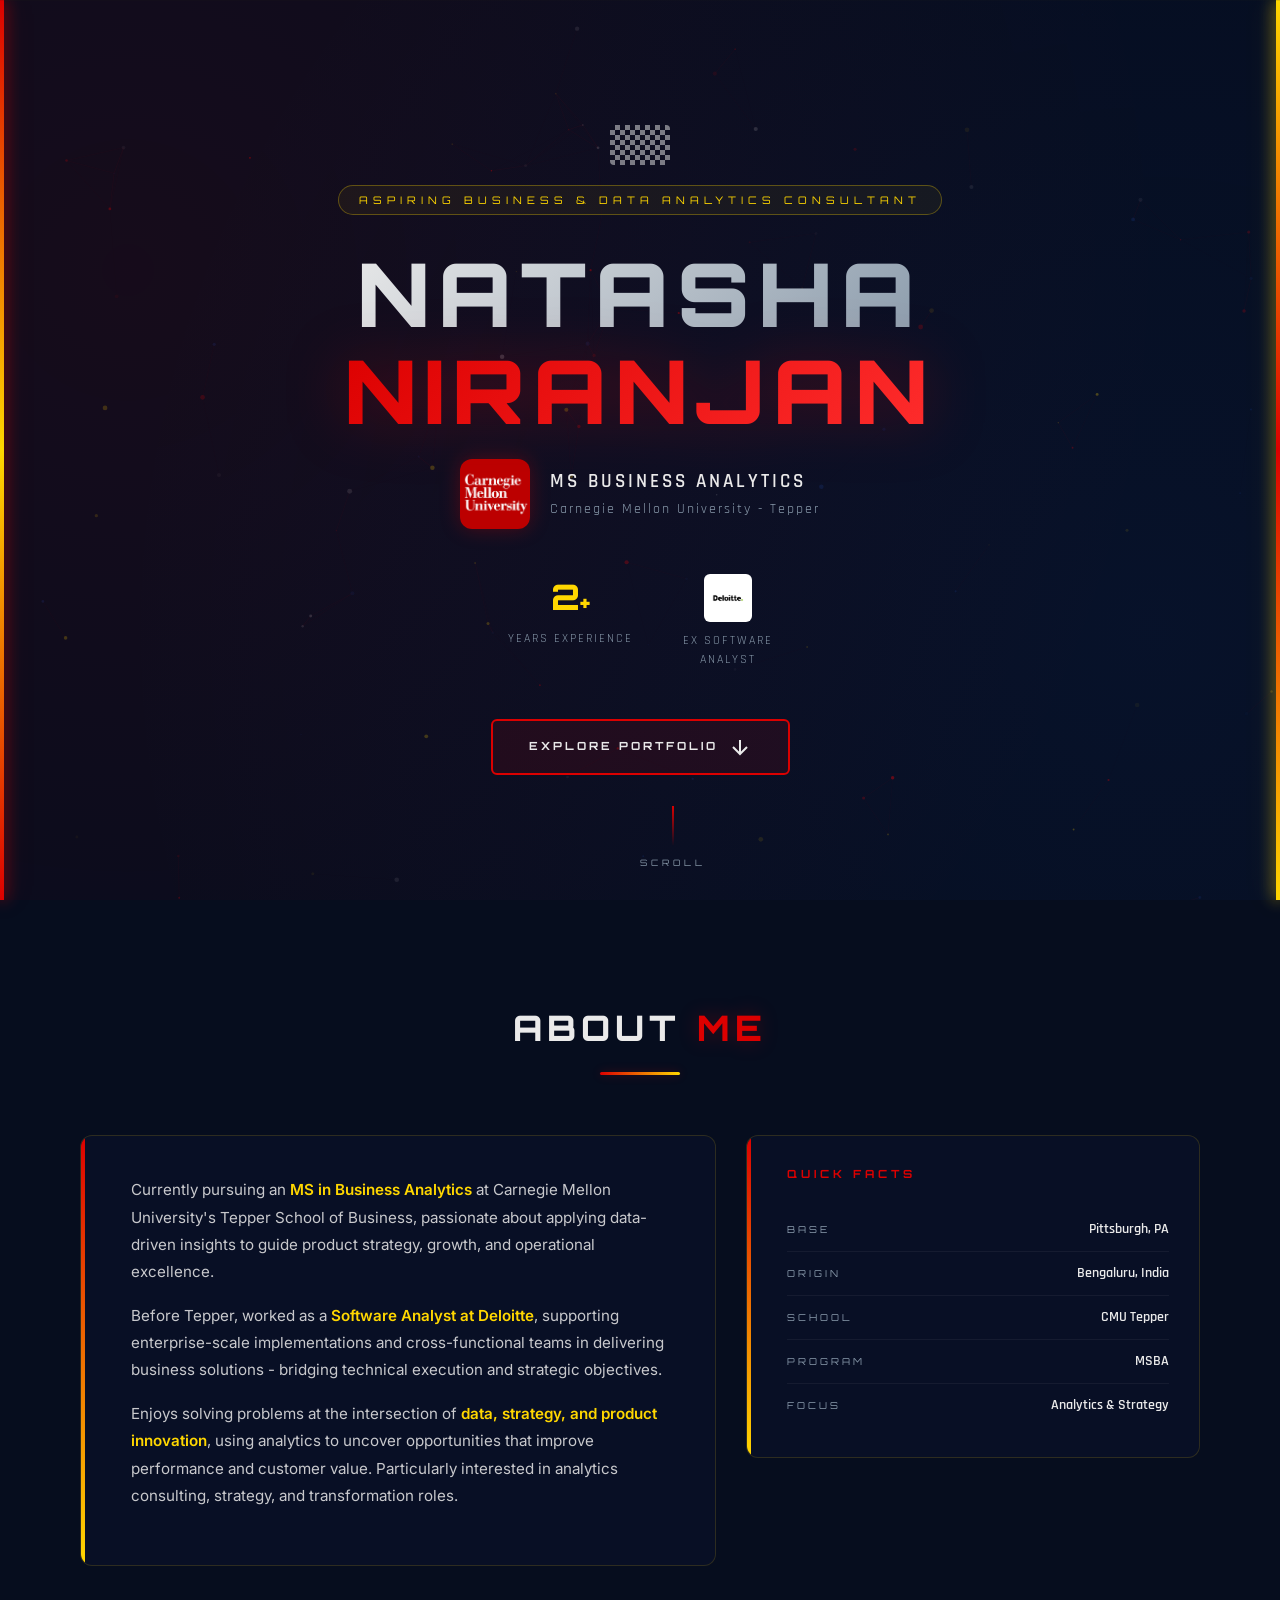
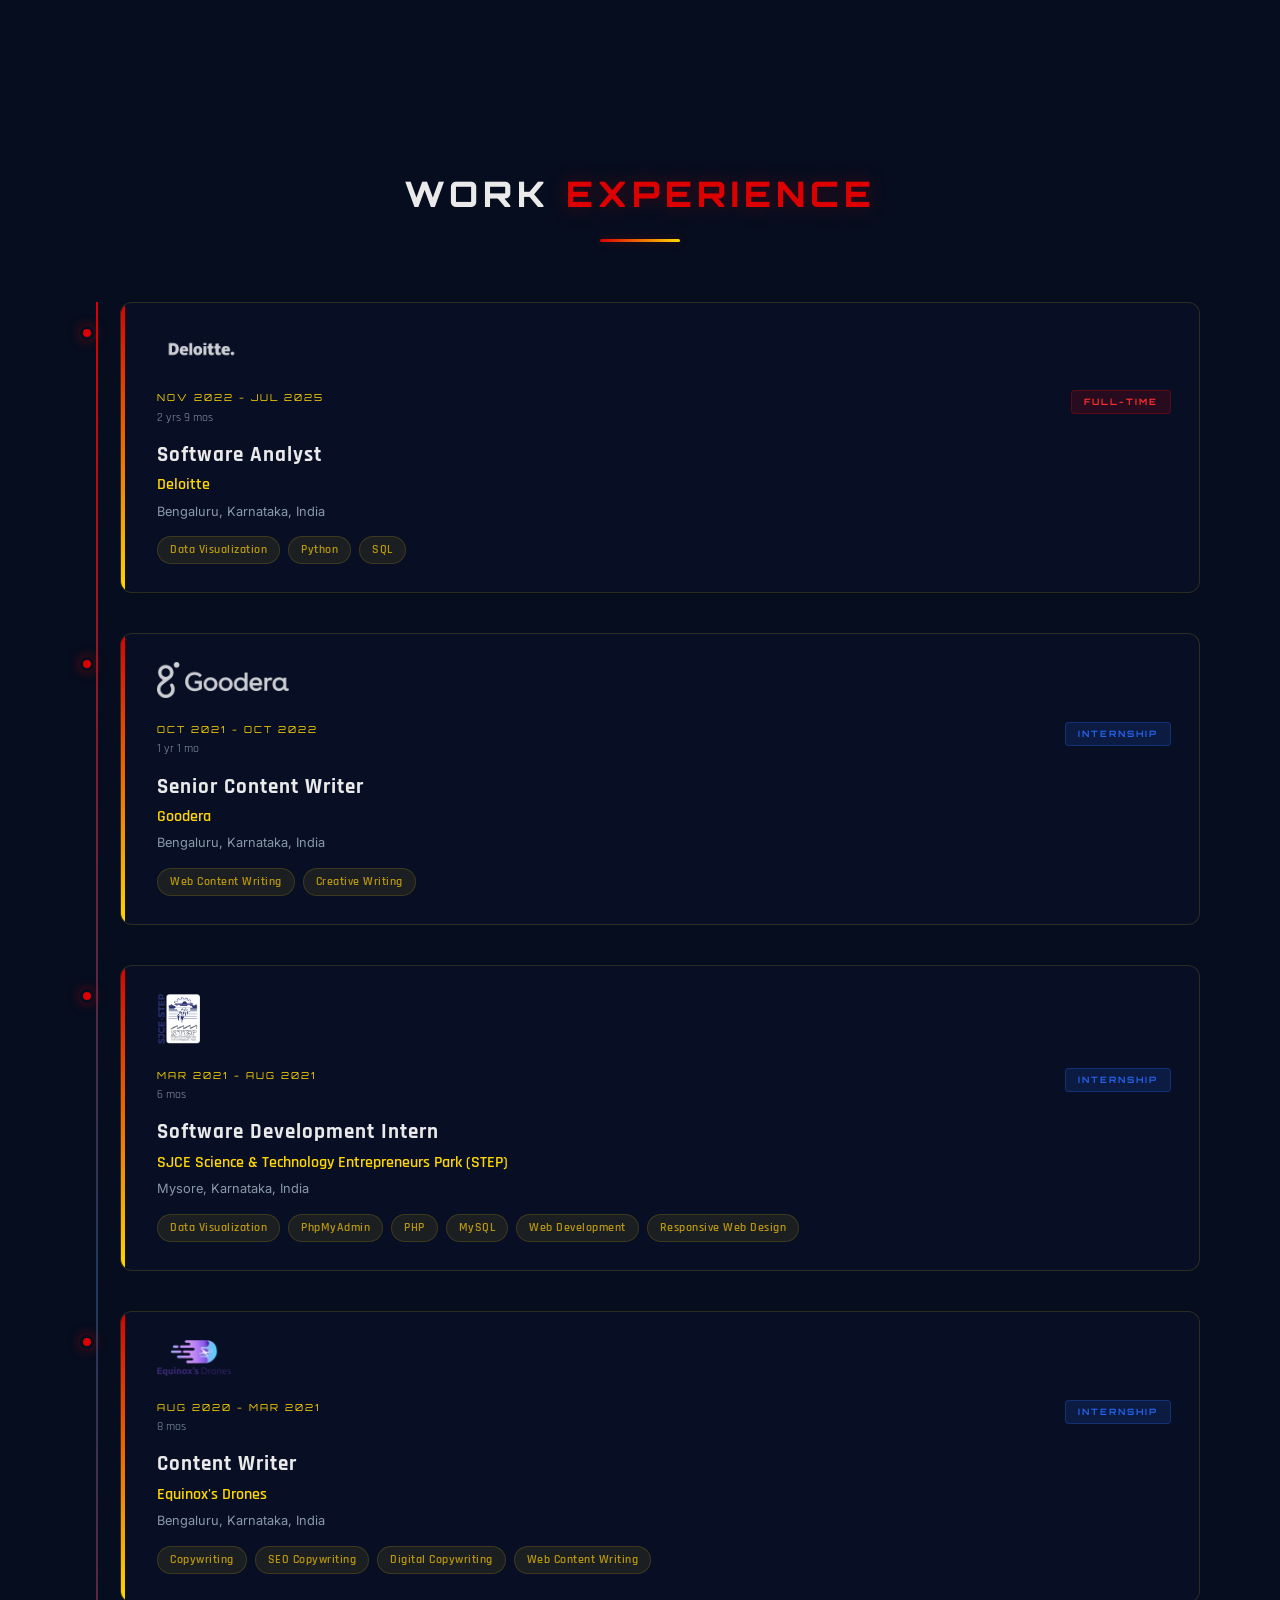
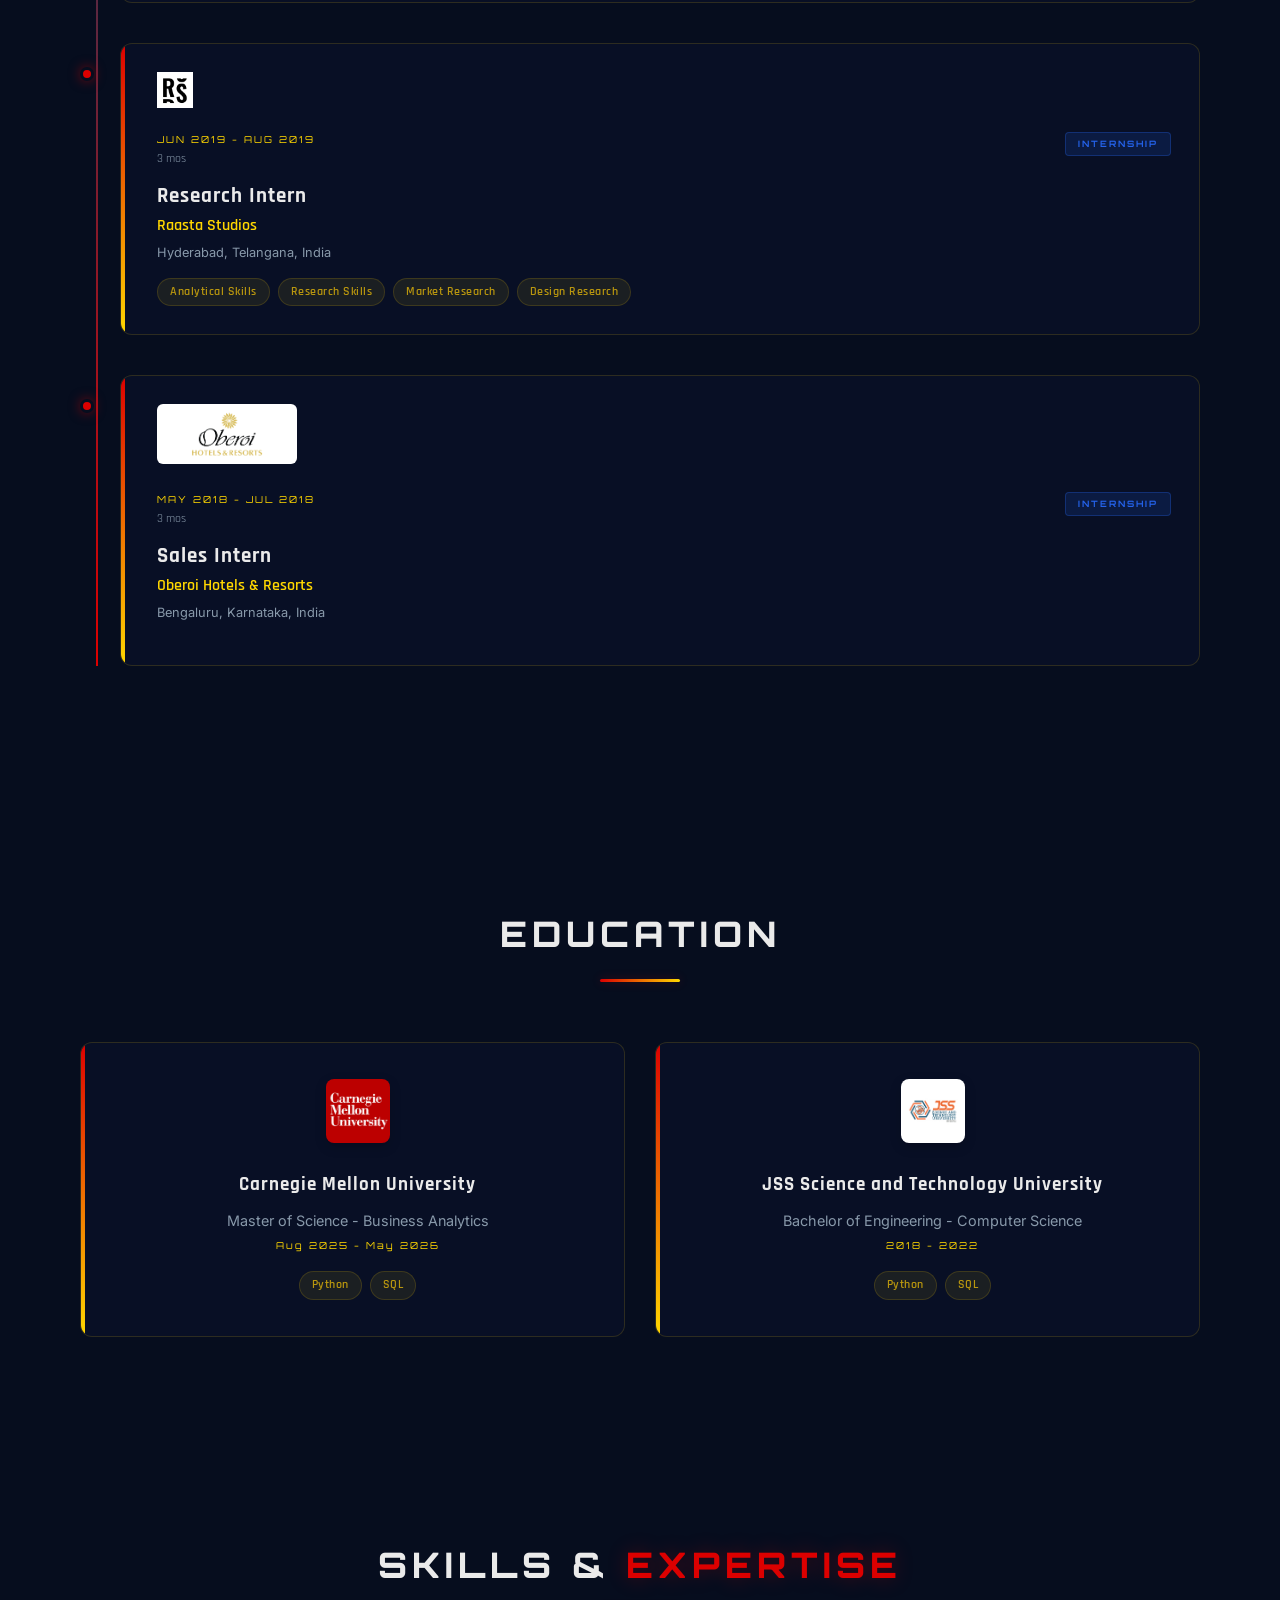
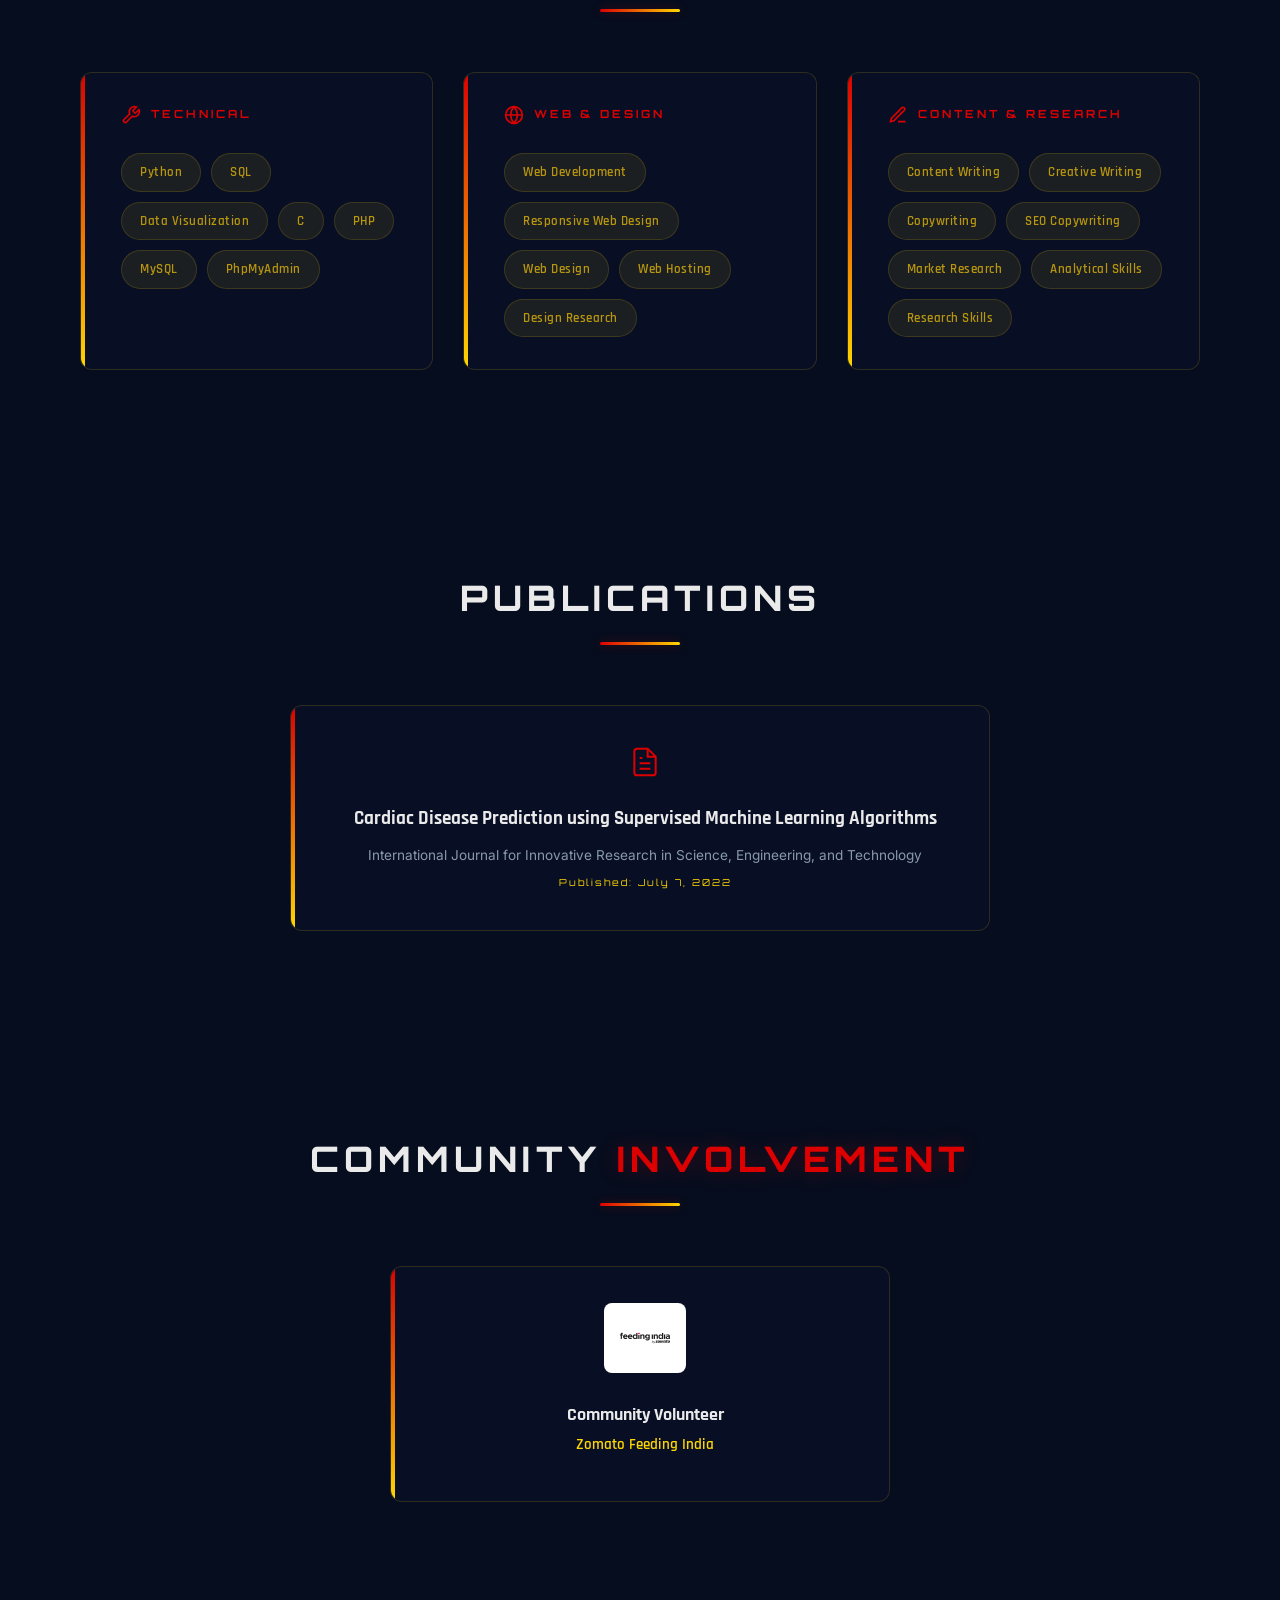
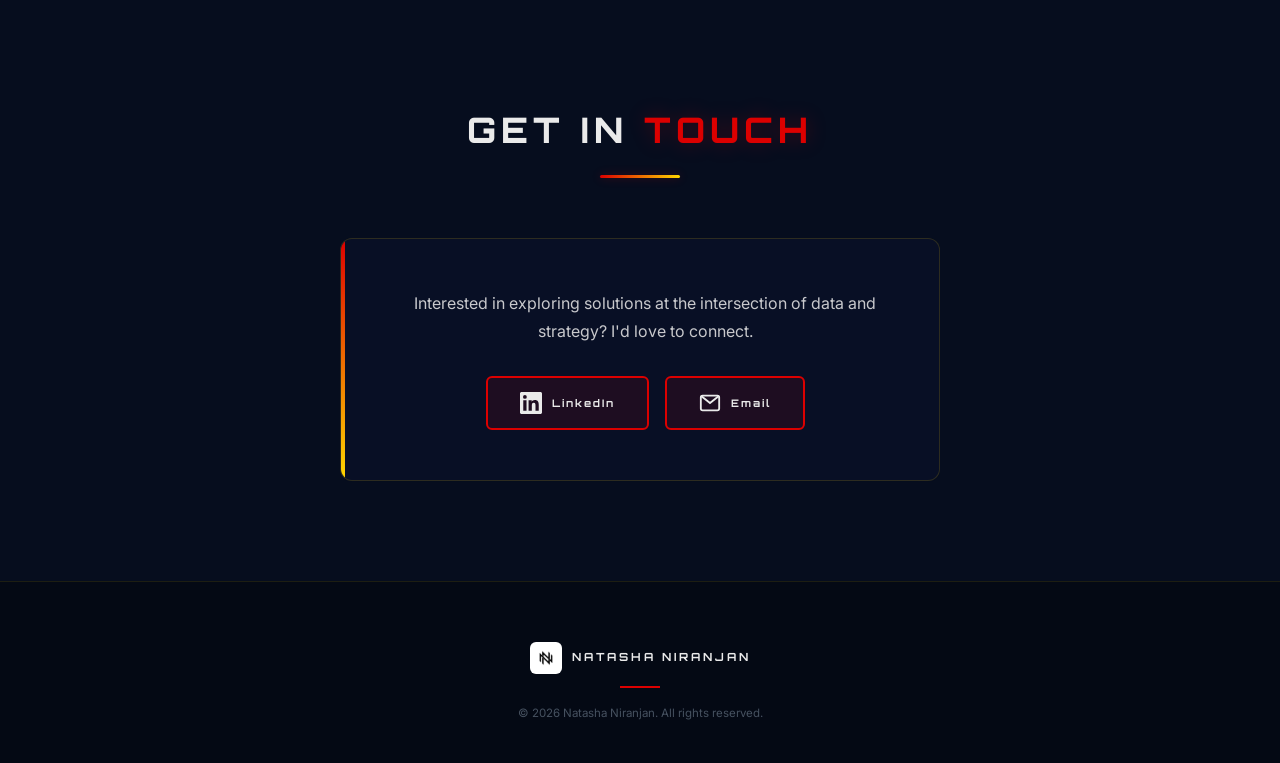
==== portfolio.html @ 2a7f74fe "Add files via upload" ====
<!DOCTYPE html>
<html lang="en">

<head>
    <meta charset="UTF-8">
    <meta name="viewport" content="width=device-width, initial-scale=1.0">
    <title>Natasha Niranjan | Portfolio</title>
    <meta name="description"
        content="Portfolio of Natasha Niranjan - MS Business Analytics at Carnegie Mellon (Tepper), former Deloitte Software Analyst. Data-driven strategy, analytics, and product growth.">
    <link rel="preconnect" href="https://fonts.googleapis.com">
    <link rel="preconnect" href="https://fonts.gstatic.com" crossorigin>
    <link
        href="https://fonts.googleapis.com/css2?family=Orbitron:wght@400;500;600;700;800;900&family=Rajdhani:wght@300;400;500;600;700&family=Inter:wght@300;400;500;600;700&display=swap"
        rel="stylesheet">
    <link rel="stylesheet" href="styles.css">
</head>

<body>
    <!-- Racing stripe overlays -->
    <div class="racing-stripe stripe-left"></div>
    <div class="racing-stripe stripe-right"></div>

    <!-- Particle canvas -->
    <canvas id="particleCanvas"></canvas>



    <!-- Navigation -->
    <nav id="navbar">
        <div class="nav-inner">
            <a href="#hero" class="nav-logo">
                <img src="nn-logo-n-logo_745848-215.jpg copy.jpg" alt="NN" class="nav-logo-img">
                <span class="logo-name">NATASHA NIRANJAN</span>
            </a>
            <ul class="nav-links">
                <li><a href="#about">About</a></li>
                <li><a href="#experience">Experience</a></li>
                <li><a href="#education">Education</a></li>
                <li><a href="#skills">Skills</a></li>
                <li><a href="#publications">Publications</a></li>
                <li><a href="#contact">Contact</a></li>
            </ul>
            <button class="nav-toggle" id="navToggle" aria-label="Toggle navigation">
                <span></span><span></span><span></span>
            </button>
        </div>
        <div class="telemetry-bar">

            <div class="telemetry-item">
                <span class="telemetry-label">STATUS</span>
                <span class="telemetry-value drs-active">OPEN TO WORK</span>
            </div>
            <div class="telemetry-item">
                <span class="telemetry-label">SCROLL</span>
                <span class="telemetry-value" id="scrollSpeed">0</span>
            </div>
            <div class="telemetry-item">
                <span class="telemetry-label">FOCUS</span>
                <span class="telemetry-value" id="currentLap">ANALYTICS</span>
            </div>
        </div>
    </nav>

    <!-- Mobile nav overlay -->
    <div class="mobile-nav-overlay" id="mobileNav">
        <ul class="mobile-nav-links">
            <li><a href="#about">About</a></li>
            <li><a href="#experience">Experience</a></li>
            <li><a href="#education">Education</a></li>
            <li><a href="#skills">Skills</a></li>
            <li><a href="#publications">Publications</a></li>
            <li><a href="#contact">Contact</a></li>
        </ul>
    </div>

    <!-- Hero Section -->
    <section id="hero">
        <div class="hero-content">
            <div class="hero-flag">
                <div class="checkered-flag"></div>
            </div>
            <div class="hero-team-badge">ASPIRING BUSINESS & DATA ANALYTICS CONSULTANT</div>
            <h1 class="hero-name">
                <span class="hero-first">NATASHA</span>
                <span class="hero-last">NIRANJAN</span>
            </h1>
            <div class="hero-title-wrapper">
                <img src="cmu-logo.png" alt="Carnegie Mellon University" class="hero-cmu-logo">
                <div class="hero-title-text">
                    <p class="hero-role">MS Business Analytics</p>
                    <p class="hero-school">Carnegie Mellon University - Tepper</p>
                </div>
            </div>
            <div class="hero-stats">
                <div class="stat-box">
                    <span class="stat-num" data-target="2">0</span><span class="stat-suffix">+</span>
                    <span class="stat-label">Years Experience</span>
                </div>
                <div class="stat-box stat-logo-box"
                    style="display: flex; flex-direction: column; align-items: center; justify-content: flex-end; padding-top: 5px;">
                    <img src="DeloitteNewLogo.png" alt="Deloitte" class="stat-logo no-invert"
                        style="height: 48px; width: 48px; object-fit: contain; margin-bottom: 5px; background: #ffffff; padding: 4px; border-radius: 6px;">
                    <span class="stat-label">Ex Software<br>Analyst</span>
                </div>
            </div>
            <a href="#about" class="hero-cta" id="heroCta">
                <span>EXPLORE PORTFOLIO</span>
                <svg width="24" height="24" viewBox="0 0 24 24" fill="none" stroke="currentColor" stroke-width="2">
                    <path d="M12 5v14M5 12l7 7 7-7" />
                </svg>
            </a>
        </div>
        <div class="hero-scroll-indicator">
            <div class="scroll-line"></div>
            <span>SCROLL</span>
        </div>
    </section>

    <!-- About Section -->
    <section id="about" class="section">
        <div class="section-header">
            <h2 class="section-title">ABOUT <span class="accent">ME</span></h2>
            <div class="section-line"></div>
        </div>
        <div class="about-grid">
            <div class="about-card glass-card">
                <div class="card-accent"></div>
                <p>Currently pursuing an <strong>MS in Business Analytics</strong> at Carnegie Mellon University's
                    Tepper School of Business, passionate about applying data-driven insights to guide product strategy,
                    growth, and operational excellence.</p>
                <p>Before Tepper, worked as a <strong>Software Analyst at Deloitte</strong>, supporting enterprise-scale
                    implementations and cross-functional teams in delivering business solutions - bridging technical
                    execution and strategic objectives.</p>
                <p>Enjoys solving problems at the intersection of <strong>data, strategy, and product
                        innovation</strong>, using analytics to uncover opportunities that improve performance and
                    customer value. Particularly interested in analytics consulting, strategy, and transformation roles.
                </p>
            </div>
            <div class="about-telemetry">
                <div class="telemetry-card glass-card">
                    <div class="card-accent"></div>
                    <h3>QUICK FACTS</h3>
                    <div class="data-row">
                        <span class="data-key">BASE</span>
                        <span class="data-val">Pittsburgh, PA</span>
                    </div>
                    <div class="data-row">
                        <span class="data-key">ORIGIN</span>
                        <span class="data-val">Bengaluru, India</span>
                    </div>
                    <div class="data-row">
                        <span class="data-key">SCHOOL</span>
                        <span class="data-val">CMU Tepper</span>
                    </div>
                    <div class="data-row">
                        <span class="data-key">PROGRAM</span>
                        <span class="data-val">MSBA</span>
                    </div>
                    <div class="data-row">
                        <span class="data-key">FOCUS</span>
                        <span class="data-val">Analytics & Strategy</span>
                    </div>

                </div>
            </div>
        </div>
    </section>

    <!-- Experience Section -->
    <section id="experience" class="section">
        <div class="section-header">
            <h2 class="section-title">WORK <span class="accent">EXPERIENCE</span></h2>
            <div class="section-line"></div>
        </div>
        <div class="timeline">
            <!-- Deloitte -->
            <div class="timeline-item" data-aos="fade-right">
                <div class="timeline-marker">
                    <div class="marker-dot"></div>
                    <div class="marker-line"></div>
                </div>
                <div class="timeline-card glass-card">
                    <div class="card-accent"></div>
                    <img src="DeloitteNewLogo.png" alt="Deloitte" class="timeline-logo">
                    <div class="timeline-header">
                        <div class="timeline-meta">
                            <span class="timeline-date">NOV 2022 - JUL 2025</span>
                            <span class="timeline-duration">2 yrs 9 mos</span>
                        </div>
                        <span class="timeline-type full-time">FULL-TIME</span>
                    </div>
                    <h3 class="timeline-role">Software Analyst</h3>
                    <h4 class="timeline-company">Deloitte</h4>
                    <p class="timeline-location">Bengaluru, Karnataka, India</p>
                    <div class="timeline-skills">
                        <span class="skill-chip">Data Visualization</span>
                        <span class="skill-chip">Python</span>
                        <span class="skill-chip">SQL</span>
                    </div>
                </div>
            </div>
            <!-- Goodera -->
            <div class="timeline-item" data-aos="fade-left">
                <div class="timeline-marker">
                    <div class="marker-dot"></div>
                    <div class="marker-line"></div>
                </div>
                <div class="timeline-card glass-card">
                    <div class="card-accent"></div>
                    <img src="goodera-logo-1024x280.png" alt="Goodera" class="timeline-logo">
                    <div class="timeline-header">
                        <div class="timeline-meta">
                            <span class="timeline-date">OCT 2021 - OCT 2022</span>
                            <span class="timeline-duration">1 yr 1 mo</span>
                        </div>
                        <span class="timeline-type internship">INTERNSHIP</span>
                    </div>
                    <h3 class="timeline-role">Senior Content Writer</h3>
                    <h4 class="timeline-company">Goodera</h4>
                    <p class="timeline-location">Bengaluru, Karnataka, India</p>
                    <div class="timeline-skills">
                        <span class="skill-chip">Web Content Writing</span>
                        <span class="skill-chip">Creative Writing</span>
                    </div>
                </div>
            </div>
            <!-- SJCE STEP -->
            <div class="timeline-item" data-aos="fade-right">
                <div class="timeline-marker">
                    <div class="marker-dot"></div>
                    <div class="marker-line"></div>
                </div>
                <div class="timeline-card glass-card">
                    <div class="card-accent"></div>
                    <img src="sjce-step-logo.png" alt="SJCE STEP" class="timeline-logo no-invert">
                    <div class="timeline-header">
                        <div class="timeline-meta">
                            <span class="timeline-date">MAR 2021 - AUG 2021</span>
                            <span class="timeline-duration">6 mos</span>
                        </div>
                        <span class="timeline-type internship">INTERNSHIP</span>
                    </div>
                    <h3 class="timeline-role">Software Development Intern</h3>
                    <h4 class="timeline-company">SJCE Science & Technology Entrepreneurs Park (STEP)</h4>
                    <p class="timeline-location">Mysore, Karnataka, India</p>
                    <div class="timeline-skills">
                        <span class="skill-chip">Data Visualization</span>
                        <span class="skill-chip">PhpMyAdmin</span>
                        <span class="skill-chip">PHP</span>
                        <span class="skill-chip">MySQL</span>
                        <span class="skill-chip">Web Development</span>
                        <span class="skill-chip">Responsive Web Design</span>
                    </div>
                </div>
            </div>
            <!-- Equinox Drones -->
            <div class="timeline-item" data-aos="fade-left">
                <div class="timeline-marker">
                    <div class="marker-dot"></div>
                    <div class="marker-line"></div>
                </div>
                <div class="timeline-card glass-card">
                    <div class="card-accent"></div>
                    <img src="eqd-logo_trasperncy.png" alt="Equinox's Drones" class="timeline-logo no-invert">
                    <div class="timeline-header">
                        <div class="timeline-meta">
                            <span class="timeline-date">AUG 2020 - MAR 2021</span>
                            <span class="timeline-duration">8 mos</span>
                        </div>
                        <span class="timeline-type internship">INTERNSHIP</span>
                    </div>
                    <h3 class="timeline-role">Content Writer</h3>
                    <h4 class="timeline-company">Equinox's Drones</h4>
                    <p class="timeline-location">Bengaluru, Karnataka, India</p>
                    <div class="timeline-skills">
                        <span class="skill-chip">Copywriting</span>
                        <span class="skill-chip">SEO Copywriting</span>
                        <span class="skill-chip">Digital Copywriting</span>
                        <span class="skill-chip">Web Content Writing</span>
                    </div>
                </div>
            </div>
            <!-- Raasta Studios -->
            <div class="timeline-item" data-aos="fade-right">
                <div class="timeline-marker">
                    <div class="marker-dot"></div>
                    <div class="marker-line"></div>
                </div>
                <div class="timeline-card glass-card">
                    <div class="card-accent"></div>
                    <img src="Raasta.png" alt="Raasta Studios" class="timeline-logo no-invert">
                    <div class="timeline-header">
                        <div class="timeline-meta">
                            <span class="timeline-date">JUN 2019 - AUG 2019</span>
                            <span class="timeline-duration">3 mos</span>
                        </div>
                        <span class="timeline-type internship">INTERNSHIP</span>
                    </div>
                    <h3 class="timeline-role">Research Intern</h3>
                    <h4 class="timeline-company">Raasta Studios</h4>
                    <p class="timeline-location">Hyderabad, Telangana, India</p>
                    <div class="timeline-skills">
                        <span class="skill-chip">Analytical Skills</span>
                        <span class="skill-chip">Research Skills</span>
                        <span class="skill-chip">Market Research</span>
                        <span class="skill-chip">Design Research</span>
                    </div>
                </div>
            </div>
            <!-- Oberoi -->
            <div class="timeline-item" data-aos="fade-left">
                <div class="timeline-marker">
                    <div class="marker-dot"></div>
                    <div class="marker-line"></div>
                </div>
                <div class="timeline-card glass-card">
                    <div class="card-accent"></div>
                    <img src="Oberoi.png" alt="Oberoi Hotels" class="timeline-logo no-invert">
                    <div class="timeline-header">
                        <div class="timeline-meta">
                            <span class="timeline-date">MAY 2018 - JUL 2018</span>
                            <span class="timeline-duration">3 mos</span>
                        </div>
                        <span class="timeline-type internship">INTERNSHIP</span>
                    </div>
                    <h3 class="timeline-role">Sales Intern</h3>
                    <h4 class="timeline-company">Oberoi Hotels & Resorts</h4>
                    <p class="timeline-location">Bengaluru, Karnataka, India</p>
                </div>
            </div>
        </div>
    </section>

    <!-- Education Section -->
    <section id="education" class="section">
        <div class="section-header">
            <h2 class="section-title">EDUCATION</h2>
            <div class="section-line"></div>
        </div>
        <div class="education-grid">
            <div class="edu-card glass-card" data-aos="zoom-in">
                <div class="card-accent"></div>
                <img src="cmu-logo.png" alt="CMU" class="edu-logo">
                <h3 class="edu-school">Carnegie Mellon University</h3>
                <p class="edu-degree">Master of Science - Business Analytics</p>
                <p class="edu-date">Aug 2025 - May 2026</p>
                <div class="edu-skills">
                    <span class="skill-chip">Python</span>
                    <span class="skill-chip">SQL</span>
                </div>
            </div>
            <div class="edu-card glass-card" data-aos="zoom-in">
                <div class="card-accent"></div>
                <img src="jssstulogo-5efb17fd00198eb9afb13278fed5e1f5.png" alt="JSS" class="edu-logo logo-contain">
                <h3 class="edu-school">JSS Science and Technology University</h3>
                <p class="edu-degree">Bachelor of Engineering - Computer Science</p>
                <p class="edu-date">2018 - 2022</p>
                <div class="edu-skills">
                    <span class="skill-chip">Python</span>
                    <span class="skill-chip">SQL</span>
                </div>
            </div>
        </div>
    </section>

    <!-- Skills Section -->
    <section id="skills" class="section">
        <div class="section-header">
            <h2 class="section-title">SKILLS & <span class="accent">EXPERTISE</span></h2>
            <div class="section-line"></div>
        </div>
        <div class="skills-grid">
            <div class="skill-category glass-card" data-aos="fade-up">
                <div class="card-accent"></div>
                <h3 class="skill-cat-title">
                    <svg width="20" height="20" viewBox="0 0 24 24" fill="none" stroke="currentColor" stroke-width="2">
                        <path
                            d="M14.7 6.3a1 1 0 0 0 0 1.4l1.6 1.6a1 1 0 0 0 1.4 0l3.77-3.77a6 6 0 0 1-7.94 7.94l-6.91 6.91a2.12 2.12 0 0 1-3-3l6.91-6.91a6 6 0 0 1 7.94-7.94l-3.76 3.76z" />
                    </svg>
                    Technical
                </h3>
                <div class="skill-chips-list">
                    <span class="skill-chip">Python</span>
                    <span class="skill-chip">SQL</span>
                    <span class="skill-chip">Data Visualization</span>
                    <span class="skill-chip">C</span>
                    <span class="skill-chip">PHP</span>
                    <span class="skill-chip">MySQL</span>
                    <span class="skill-chip">PhpMyAdmin</span>
                </div>
            </div>
            <div class="skill-category glass-card" data-aos="fade-up" data-aos-delay="100">
                <div class="card-accent"></div>
                <h3 class="skill-cat-title">
                    <svg width="20" height="20" viewBox="0 0 24 24" fill="none" stroke="currentColor" stroke-width="2">
                        <circle cx="12" cy="12" r="10" />
                        <path
                            d="M2 12h20M12 2a15.3 15.3 0 0 1 4 10 15.3 15.3 0 0 1-4 10 15.3 15.3 0 0 1-4-10 15.3 15.3 0 0 1 4-10z" />
                    </svg>
                    Web & Design
                </h3>
                <div class="skill-chips-list">
                    <span class="skill-chip">Web Development</span>
                    <span class="skill-chip">Responsive Web Design</span>
                    <span class="skill-chip">Web Design</span>
                    <span class="skill-chip">Web Hosting</span>
                    <span class="skill-chip">Design Research</span>
                </div>
            </div>
            <div class="skill-category glass-card" data-aos="fade-up" data-aos-delay="200">
                <div class="card-accent"></div>
                <h3 class="skill-cat-title">
                    <svg width="20" height="20" viewBox="0 0 24 24" fill="none" stroke="currentColor" stroke-width="2">
                        <path d="M12 20h9M16.5 3.5a2.121 2.121 0 0 1 3 3L7 19l-4 1 1-4L16.5 3.5z" />
                    </svg>
                    Content & Research
                </h3>
                <div class="skill-chips-list">
                    <span class="skill-chip">Content Writing</span>
                    <span class="skill-chip">Creative Writing</span>
                    <span class="skill-chip">Copywriting</span>
                    <span class="skill-chip">SEO Copywriting</span>
                    <span class="skill-chip">Market Research</span>
                    <span class="skill-chip">Analytical Skills</span>
                    <span class="skill-chip">Research Skills</span>
                </div>
            </div>
        </div>
    </section>

    <!-- Publications Section -->
    <section id="publications" class="section">
        <div class="section-header">
            <h2 class="section-title">PUBLICATIONS</h2>
            <div class="section-line"></div>
        </div>
        <div class="pub-grid">
            <div class="pub-card glass-card" data-aos="flip-up">
                <div class="card-accent"></div>
                <div class="pub-icon">
                    <svg width="32" height="32" viewBox="0 0 24 24" fill="none" stroke="currentColor"
                        stroke-width="1.5">
                        <path d="M14 2H6a2 2 0 0 0-2 2v16a2 2 0 0 0 2 2h12a2 2 0 0 0 2-2V8z" />
                        <polyline points="14 2 14 8 20 8" />
                        <line x1="16" y1="13" x2="8" y2="13" />
                        <line x1="16" y1="17" x2="8" y2="17" />
                        <polyline points="10 9 9 9 8 9" />
                    </svg>
                </div>
                <h3 class="pub-title">Cardiac Disease Prediction using Supervised Machine Learning Algorithms</h3>
                <p class="pub-journal">International Journal for Innovative Research in Science, Engineering, and
                    Technology</p>
                <p class="pub-date">Published: July 7, 2022</p>
            </div>
        </div>
    </section>

    <!-- Volunteering Section -->
    <section id="volunteering" class="section" data-sector="S5b">
        <div class="section-header">
            <h2 class="section-title">COMMUNITY <span class="accent">INVOLVEMENT</span></h2>
            <div class="section-line"></div>
        </div>
        <div class="volunteer-card glass-card" data-aos="fade-up">
            <div class="card-accent"></div>
            <img src="Zomato_FI_new.png" alt="Zomato Feeding India" class="volunteer-logo no-invert">
            <h3>Community Volunteer</h3>
            <h4>Zomato Feeding India</h4>

        </div>
    </section>

    <!-- Contact Section -->
    <section id="contact" class="section">
        <div class="section-header">
            <h2 class="section-title">GET IN <span class="accent">TOUCH</span></h2>
            <div class="section-line"></div>
        </div>
        <div class="contact-content">
            <div class="contact-card glass-card" data-aos="zoom-in">
                <div class="card-accent"></div>
                <p class="contact-intro">Interested in exploring solutions at the intersection of data and strategy? I'd
                    love to connect.
                </p>
                <div class="contact-links">
                    <a href="https://www.linkedin.com/in/natasha-niranjan" target="_blank" rel="noopener"
                        class="contact-btn">
                        <svg width="22" height="22" viewBox="0 0 24 24" fill="currentColor">
                            <path
                                d="M20.447 20.452h-3.554v-5.569c0-1.328-.027-3.037-1.852-3.037-1.853 0-2.136 1.445-2.136 2.939v5.667H9.351V9h3.414v1.561h.046c.477-.9 1.637-1.85 3.37-1.85 3.601 0 4.267 2.37 4.267 5.455v6.286zM5.337 7.433a2.062 2.062 0 01-2.063-2.065 2.064 2.064 0 112.063 2.065zm1.782 13.019H3.555V9h3.564v11.452zM22.225 0H1.771C.792 0 0 .774 0 1.729v20.542C0 23.227.792 24 1.771 24h20.451C23.2 24 24 23.227 24 22.271V1.729C24 .774 23.2 0 22.222 0h.003z" />
                        </svg>
                        <span>LinkedIn</span>
                    </a>
                    <a href="mailto:natasha.niranjan33@gmail.com" class="contact-btn">
                        <svg width="22" height="22" viewBox="0 0 24 24" fill="none" stroke="currentColor"
                            stroke-width="2">
                            <rect x="2" y="4" width="20" height="16" rx="2" />
                            <path d="M22 4l-10 8L2 4" />
                        </svg>
                        <span>Email</span>
                    </a>
                </div>
            </div>
        </div>
    </section>

    <!-- Footer -->
    <footer>
        <div class="footer-inner">
            <div class="footer-logo">
                <img src="nn-logo-n-logo_745848-215.jpg copy.jpg" alt="NN" class="footer-logo-img">
                <span class="logo-name">NATASHA NIRANJAN</span>
            </div>

            <div class="footer-line"></div>
            <p class="footer-copy">&copy; 2026 Natasha Niranjan. All rights reserved.</p>
        </div>
    </footer>

    <script src="script.js"></script>
</body>

</html>
---- styles.css ----
/* ============================================
   F1 RED BULL RACING THEMED PORTFOLIO
   Color Palette: 
     --rb-navy: #0a1128 (deep night blue)
     --rb-blue: #1e3a5f (Red Bull blue)
     --rb-red:  #dc0000 (racing red)
     --rb-yellow: #ffd700 (Oracle/Sun yellow)
     --rb-white: #f0f0f0
   ============================================ */

:root {
    --rb-navy: #060d1e;
    --rb-dark: #0a1128;
    --rb-blue: #1e3a5f;
    --rb-blue-bright: #2563eb;
    --rb-red: #dc0000;
    --rb-red-glow: #ff2d2d;
    --rb-yellow: #ffd700;
    --rb-yellow-dim: #b8960f;
    --rb-white: #eaeaea;
    --rb-gray: #8899aa;
    --rb-glass: rgba(10, 17, 40, 0.75);
    --rb-glass-border: rgba(255, 215, 0, 0.15);
    --font-display: 'Orbitron', sans-serif;
    --font-heading: 'Rajdhani', sans-serif;
    --font-body: 'Inter', sans-serif;
    --transition-fast: 0.2s ease;
    --transition-med: 0.4s cubic-bezier(0.25, 0.46, 0.45, 0.94);
    --transition-slow: 0.8s cubic-bezier(0.25, 0.46, 0.45, 0.94);
}

/* Reset */
*,
*::before,
*::after {
    margin: 0;
    padding: 0;
    box-sizing: border-box;
}

html {
    scroll-behavior: smooth;
    scrollbar-width: thin;
    scrollbar-color: var(--rb-red) var(--rb-navy);
}

html::-webkit-scrollbar {
    width: 6px;
}

html::-webkit-scrollbar-track {
    background: var(--rb-navy);
}

html::-webkit-scrollbar-thumb {
    background: var(--rb-red);
    border-radius: 3px;
}

body {
    font-family: var(--font-body);
    background-color: var(--rb-navy);
    color: var(--rb-white);
    overflow-x: hidden;
    line-height: 1.6;
}

a {
    text-decoration: none;
    color: inherit;
}

/* ============================================
   RACING STRIPES
   ============================================ */
.racing-stripe {
    position: fixed;
    top: 0;
    bottom: 0;
    width: 4px;
    z-index: 9999;
    pointer-events: none;
}

.stripe-left {
    left: 0;
    background: linear-gradient(180deg, var(--rb-red), var(--rb-yellow), var(--rb-red));
    box-shadow: 0 0 15px var(--rb-red), 0 0 30px rgba(220, 0, 0, 0.3);
}

.stripe-right {
    right: 0;
    background: linear-gradient(180deg, var(--rb-yellow), var(--rb-red), var(--rb-yellow));
    box-shadow: 0 0 15px var(--rb-yellow), 0 0 30px rgba(255, 215, 0, 0.3);
}

/* ============================================
   PARTICLE CANVAS
   ============================================ */
#particleCanvas {
    position: fixed;
    top: 0;
    left: 0;
    width: 100%;
    height: 100%;
    z-index: 0;
    pointer-events: none;
}

/* ============================================
   LOADER
   ============================================ */
#loader {
    position: fixed;
    top: 0;
    left: 0;
    width: 100%;
    height: 100%;
    background: var(--rb-navy);
    z-index: 100000;
    display: flex;
    align-items: center;
    justify-content: center;
    transition: opacity 0.6s ease, visibility 0.6s ease;
}

#loader.hidden {
    opacity: 0;
    visibility: hidden;
}

.loader-content {
    text-align: center;
}

.rpm-gauge {
    position: relative;
    width: 120px;
    height: 120px;
    margin: 0 auto 30px;
}

.gauge-svg {
    width: 120px;
    height: 120px;
    transform: rotate(-90deg);
}

.gauge-bg {
    fill: none;
    stroke: rgba(255, 255, 255, 0.08);
    stroke-width: 8;
}

.gauge-fill {
    fill: none;
    stroke: var(--rb-red);
    stroke-width: 8;
    stroke-linecap: round;
    stroke-dasharray: 565;
    stroke-dashoffset: 565;
    animation: gaugeLoad 1.8s ease-in-out forwards;
    filter: drop-shadow(0 0 8px var(--rb-red));
}

@keyframes gaugeLoad {
    to {
        stroke-dashoffset: 0;
    }
}

.rpm-text {
    position: absolute;
    top: 50%;
    left: 50%;
    transform: translate(-50%, -50%);
    font-family: var(--font-display);
    font-size: 0.65rem;
    letter-spacing: 3px;
    color: var(--rb-yellow);
}

.loader-name {
    font-family: var(--font-display);
    font-size: 1.3rem;
    letter-spacing: 6px;
    color: var(--rb-white);
    margin-bottom: 8px;
}

.loader-tagline {
    font-family: var(--font-heading);
    font-size: 0.85rem;
    letter-spacing: 4px;
    color: var(--rb-gray);
    text-transform: uppercase;
}

/* ============================================
   NAVIGATION
   ============================================ */
#navbar {
    position: fixed;
    top: 0;
    left: 0;
    right: 0;
    z-index: 10000;
    background: rgba(6, 13, 30, 0.85);
    backdrop-filter: blur(20px);
    -webkit-backdrop-filter: blur(20px);
    border-bottom: 1px solid rgba(255, 215, 0, 0.1);
    transform: translateY(-100%);
    transition: transform 0.5s cubic-bezier(0.25, 0.46, 0.45, 0.94);
}

#navbar.visible {
    transform: translateY(0);
}

.nav-inner {
    max-width: 1300px;
    margin: 0 auto;
    display: flex;
    align-items: center;
    justify-content: space-between;
    padding: 0 30px;
    height: 60px;
}

.nav-logo {
    display: flex;
    align-items: center;
    gap: 10px;
    font-family: var(--font-display);
}

.nav-logo-img,
.footer-logo-img {
    width: 32px;
    height: 32px;
    border-radius: 6px;
    object-fit: cover;
}

.logo-name {
    font-weight: 700;
    font-size: 0.8rem;
    letter-spacing: 3px;
    color: var(--rb-white);
}

.nav-links {
    display: flex;
    list-style: none;
    gap: 6px;
}

.nav-links a {
    font-family: var(--font-heading);
    font-weight: 600;
    font-size: 0.85rem;
    letter-spacing: 1.5px;
    text-transform: uppercase;
    padding: 8px 14px;
    border-radius: 4px;
    position: relative;
    transition: all var(--transition-fast);
    color: var(--rb-gray);
}



.nav-links a:hover {
    color: var(--rb-white);
    background: rgba(220, 0, 0, 0.1);
}



.nav-links a.active {
    color: var(--rb-white);
    background: rgba(220, 0, 0, 0.2);
    border-bottom: 2px solid var(--rb-red);
}

/* Nav Toggle (mobile) */
.nav-toggle {
    display: none;
    flex-direction: column;
    gap: 5px;
    background: none;
    border: none;
    cursor: pointer;
    padding: 5px;
}

.nav-toggle span {
    display: block;
    width: 24px;
    height: 2px;
    background: var(--rb-white);
    border-radius: 2px;
    transition: all var(--transition-fast);
}

.nav-toggle.active span:nth-child(1) {
    transform: rotate(45deg) translate(5px, 5px);
}

.nav-toggle.active span:nth-child(2) {
    opacity: 0;
}

.nav-toggle.active span:nth-child(3) {
    transform: rotate(-45deg) translate(5px, -5px);
}

/* Telemetry Bar */
.telemetry-bar {
    display: flex;
    justify-content: center;
    gap: 40px;
    padding: 4px 30px;
    background: rgba(0, 0, 0, 0.3);
    border-top: 1px solid rgba(255, 255, 255, 0.05);
}

.telemetry-item {
    display: flex;
    align-items: center;
    gap: 8px;
}

.telemetry-label {
    font-family: var(--font-display);
    font-size: 0.55rem;
    letter-spacing: 2px;
    color: var(--rb-gray);
}

.telemetry-value {
    font-family: var(--font-display);
    font-size: 0.65rem;
    letter-spacing: 1px;
    color: var(--rb-yellow);
    font-weight: 700;
}

.drs-active {
    color: #00ff88;
    animation: drs-blink 1.5s infinite;
}

@keyframes drs-blink {

    0%,
    100% {
        opacity: 1;
    }

    50% {
        opacity: 0.4;
    }
}

/* Mobile Nav Overlay */
.mobile-nav-overlay {
    position: fixed;
    top: 0;
    left: 0;
    width: 100%;
    height: 100%;
    background: rgba(6, 13, 30, 0.97);
    z-index: 9999;
    display: flex;
    align-items: center;
    justify-content: center;
    opacity: 0;
    visibility: hidden;
    transition: all 0.4s ease;
}

.mobile-nav-overlay.open {
    opacity: 1;
    visibility: visible;
}

.mobile-nav-links {
    list-style: none;
    text-align: center;
}

.mobile-nav-links li {
    margin: 20px 0;
}

.mobile-nav-links a {
    font-family: var(--font-display);
    font-size: 1.4rem;
    letter-spacing: 4px;
    text-transform: uppercase;
    color: var(--rb-white);
    transition: color var(--transition-fast);
    position: relative;
}

.mobile-nav-links a::after {
    content: '';
    position: absolute;
    bottom: -4px;
    left: 0;
    width: 0;
    height: 2px;
    background: var(--rb-red);
    transition: width var(--transition-med);
}

.mobile-nav-links a:hover {
    color: var(--rb-yellow);
}

.mobile-nav-links a:hover::after {
    width: 100%;
}

/* ============================================
   HERO SECTION
   ============================================ */
#hero {
    min-height: 100vh;
    display: flex;
    align-items: center;
    justify-content: center;
    position: relative;
    padding: 60px 40px;
    z-index: 1;
    overflow: hidden;
}

#hero::before {
    content: '';
    position: absolute;
    top: -50%;
    left: -50%;
    width: 200%;
    height: 200%;
    background: radial-gradient(circle at 30% 40%, rgba(220, 0, 0, 0.08) 0%, transparent 50%),
        radial-gradient(circle at 70% 60%, rgba(37, 99, 235, 0.06) 0%, transparent 50%);
    animation: heroGlow 8s ease-in-out infinite alternate;
    z-index: -1;
}

@keyframes heroGlow {
    from {
        transform: translate(0%, 0%) rotate(0deg);
    }

    to {
        transform: translate(2%, 1%) rotate(2deg);
    }
}

.hero-content {
    text-align: center;
    max-width: 900px;
    animation: heroFadeIn 1s ease-out 0.4s both;
}

@keyframes heroFadeIn {
    from {
        opacity: 0;
        transform: translateY(40px);
    }

    to {
        opacity: 1;
        transform: translateY(0);
    }
}

.hero-flag {
    margin-bottom: 20px;
}

.checkered-flag {
    width: 60px;
    height: 40px;
    margin: 0 auto;
    background-image:
        linear-gradient(45deg, var(--rb-white) 25%, transparent 25%),
        linear-gradient(-45deg, var(--rb-white) 25%, transparent 25%),
        linear-gradient(45deg, transparent 75%, var(--rb-white) 75%),
        linear-gradient(-45deg, transparent 75%, var(--rb-white) 75%);
    background-size: 10px 10px;
    background-position: 0 0, 0 5px, 5px -5px, -5px 0px;
    border-radius: 4px;
    opacity: 0.5;
    animation: flagWave 2s ease-in-out infinite alternate;
}

@keyframes flagWave {
    from {
        transform: perspective(200px) rotateY(-5deg);
    }

    to {
        transform: perspective(200px) rotateY(5deg);
    }
}

.hero-team-badge {
    display: inline-block;
    font-family: var(--font-display);
    font-size: 0.65rem;
    letter-spacing: 5px;
    color: var(--rb-yellow);
    padding: 6px 20px;
    border: 1px solid rgba(255, 215, 0, 0.3);
    border-radius: 30px;
    margin-bottom: 30px;
    text-transform: uppercase;
    background: rgba(255, 215, 0, 0.05);
}

.hero-name {
    margin-bottom: 20px;
}

.hero-first {
    display: block;
    font-family: var(--font-display);
    font-size: clamp(2.5rem, 7vw, 5.5rem);
    font-weight: 900;
    letter-spacing: 8px;
    line-height: 1.1;
    background: linear-gradient(135deg, var(--rb-white) 0%, var(--rb-gray) 100%);
    -webkit-background-clip: text;
    -webkit-text-fill-color: transparent;
    background-clip: text;
}

.hero-last {
    display: block;
    font-family: var(--font-display);
    font-size: clamp(2.5rem, 7vw, 5.5rem);
    font-weight: 900;
    letter-spacing: 8px;
    line-height: 1.1;
    background: linear-gradient(135deg, var(--rb-red) 0%, var(--rb-red-glow) 100%);
    -webkit-background-clip: text;
    -webkit-text-fill-color: transparent;
    background-clip: text;
    filter: drop-shadow(0 0 30px rgba(220, 0, 0, 0.3));
}

.hero-title-wrapper {
    display: flex;
    align-items: center;
    justify-content: center;
    gap: 20px;
    margin-bottom: 40px;
}

.hero-cmu-logo {
    width: 70px;
    height: 70px;
    border-radius: 12px;
    object-fit: cover;
    box-shadow: 0 0 20px rgba(220, 0, 0, 0.3);
}

.hero-number {
    font-family: var(--font-display);
    font-size: 3rem;
    font-weight: 900;
    color: var(--rb-yellow);
    opacity: 0.2;
    line-height: 1;
}

.hero-title-text {
    text-align: left;
}

.hero-role {
    font-family: var(--font-heading);
    font-size: 1.2rem;
    font-weight: 600;
    letter-spacing: 3px;
    text-transform: uppercase;
    color: var(--rb-white);
}

.hero-school {
    font-family: var(--font-heading);
    font-size: 0.9rem;
    color: var(--rb-gray);
    letter-spacing: 2px;
}

/* Hero Stats */
.hero-stats {
    display: flex;
    justify-content: center;
    gap: 50px;
    margin-bottom: 50px;
}

.stat-box {
    text-align: center;
}

.stat-num {
    font-family: var(--font-display);
    font-size: 2.2rem;
    font-weight: 800;
    color: var(--rb-yellow);
    display: inline;
}

.stat-suffix {
    font-family: var(--font-display);
    font-size: 1.4rem;
    font-weight: 800;
    color: var(--rb-yellow);
}

.stat-label {
    display: block;
    font-family: var(--font-heading);
    font-size: 0.75rem;
    letter-spacing: 2px;
    text-transform: uppercase;
    color: var(--rb-gray);
    margin-top: 4px;
}

/* Hero CTA */
.hero-cta {
    display: inline-flex;
    align-items: center;
    gap: 10px;
    font-family: var(--font-display);
    font-size: 0.7rem;
    font-weight: 700;
    letter-spacing: 3px;
    padding: 14px 36px;
    border: 2px solid var(--rb-red);
    border-radius: 6px;
    color: var(--rb-white);
    background: rgba(220, 0, 0, 0.1);
    transition: all var(--transition-med);
    position: relative;
    overflow: hidden;
}

.hero-cta::before {
    content: '';
    position: absolute;
    top: 0;
    left: -100%;
    width: 100%;
    height: 100%;
    background: linear-gradient(90deg, transparent, rgba(220, 0, 0, 0.3), transparent);
    transition: left 0.6s ease;
}

.hero-cta:hover::before {
    left: 100%;
}

.hero-cta:hover {
    background: rgba(220, 0, 0, 0.2);
    box-shadow: 0 0 25px rgba(220, 0, 0, 0.3);
    transform: translateY(-2px);
}

/* Scroll indicator */
.hero-scroll-indicator {
    position: absolute;
    bottom: 30px;
    left: 50%;
    transform: translateX(-50%);
    display: flex;
    flex-direction: column;
    align-items: center;
    gap: 10px;
    animation: heroFadeIn 1s ease-out 2.5s both;
}

.scroll-line {
    width: 2px;
    height: 40px;
    background: linear-gradient(to bottom, var(--rb-red), transparent);
    animation: scrollPulse 2s ease-in-out infinite;
}

@keyframes scrollPulse {

    0%,
    100% {
        opacity: 0.3;
        transform: scaleY(0.6);
    }

    50% {
        opacity: 1;
        transform: scaleY(1);
    }
}

.hero-scroll-indicator span {
    font-family: var(--font-display);
    font-size: 0.55rem;
    letter-spacing: 4px;
    color: var(--rb-gray);
}

/* ============================================
   SECTIONS (shared)
   ============================================ */
.section {
    position: relative;
    padding: 100px 40px;
    max-width: 1200px;
    margin: 0 auto;
    z-index: 1;
}

.section-header {
    text-align: center;
    margin-bottom: 60px;
}

.section-flag {
    font-size: 1.5rem;
    margin-bottom: 10px;
}

.section-title {
    font-family: var(--font-display);
    font-size: clamp(1.5rem, 3vw, 2.2rem);
    font-weight: 800;
    letter-spacing: 5px;
    text-transform: uppercase;
    color: var(--rb-white);
}

.accent {
    color: var(--rb-red);
    text-shadow: 0 0 20px rgba(220, 0, 0, 0.3);
}

.section-line {
    width: 80px;
    height: 3px;
    background: linear-gradient(90deg, var(--rb-red), var(--rb-yellow));
    margin: 16px auto 0;
    border-radius: 3px;
    box-shadow: 0 0 10px rgba(220, 0, 0, 0.3);
}

/* Glass Card */
.glass-card {
    background: var(--rb-glass);
    border: 1px solid var(--rb-glass-border);
    border-radius: 12px;
    backdrop-filter: blur(12px);
    -webkit-backdrop-filter: blur(12px);
    position: relative;
    overflow: hidden;
    transition: all var(--transition-med);
}

.glass-card:hover {
    border-color: rgba(220, 0, 0, 0.3);
    box-shadow: 0 8px 40px rgba(220, 0, 0, 0.1);
    transform: translateY(-4px);
}

.card-accent {
    position: absolute;
    top: 0;
    left: 0;
    width: 4px;
    height: 100%;
    background: linear-gradient(180deg, var(--rb-red), var(--rb-yellow));
    border-radius: 12px 0 0 12px;
}

/* ============================================
   ABOUT SECTION
   ============================================ */
.about-grid {
    display: grid;
    grid-template-columns: 1.4fr 1fr;
    gap: 30px;
    align-items: start;
}

.about-card {
    padding: 40px 40px 40px 50px;
}

.about-card p {
    margin-bottom: 16px;
    font-size: 0.95rem;
    line-height: 1.8;
    color: rgba(234, 234, 234, 0.85);
}

.about-card strong {
    color: var(--rb-yellow);
    font-weight: 600;
}

.telemetry-card {
    padding: 30px 30px 30px 40px;
}

.telemetry-card h3 {
    font-family: var(--font-display);
    font-size: 0.7rem;
    letter-spacing: 4px;
    color: var(--rb-red);
    margin-bottom: 24px;
}

.data-row {
    display: flex;
    justify-content: space-between;
    align-items: center;
    padding: 10px 0;
    border-bottom: 1px solid rgba(255, 255, 255, 0.05);
}

.data-row:last-child {
    border-bottom: none;
}

.data-key {
    font-family: var(--font-display);
    font-size: 0.6rem;
    letter-spacing: 3px;
    color: var(--rb-gray);
}

.data-val {
    font-family: var(--font-heading);
    font-size: 0.9rem;
    font-weight: 600;
    color: var(--rb-white);
}

/* ============================================
   TIMELINE / EXPERIENCE
   ============================================ */
.timeline {
    position: relative;
    padding-left: 40px;
}

.timeline::before {
    content: '';
    position: absolute;
    top: 0;
    left: 16px;
    width: 2px;
    height: 100%;
    background: linear-gradient(180deg, var(--rb-red), var(--rb-blue), var(--rb-red));
}

.timeline-item {
    position: relative;
    margin-bottom: 40px;
    opacity: 0;
    transform: translateX(-30px);
    transition: all 0.6s cubic-bezier(0.25, 0.46, 0.45, 0.94);
}

.timeline-item.visible {
    opacity: 1;
    transform: translateX(0);
}

.timeline-item:nth-child(even) {
    transform: translateX(30px);
}

.timeline-item:nth-child(even).visible {
    transform: translateX(0);
}

.timeline-marker {
    position: absolute;
    left: -40px;
    top: 24px;
}

.marker-dot {
    width: 14px;
    height: 14px;
    background: var(--rb-red);
    border: 3px solid var(--rb-navy);
    border-radius: 50%;
    position: relative;
    z-index: 2;
    box-shadow: 0 0 12px rgba(220, 0, 0, 0.5);
}

.timeline-card {
    padding: 28px 28px 28px 36px;
}

.timeline-logo {
    height: 36px;
    max-width: 150px;
    object-fit: contain;
    margin-bottom: 16px;
    filter: brightness(0) invert(1);
    opacity: 0.8;
    transition: all var(--transition-fast);
}

.no-invert {
    filter: none !important;
    opacity: 1 !important;
}

.timeline-card:hover .timeline-logo {
    opacity: 1;
    transform: scale(1.02);
}

/* Specific Alignment Fixes */
.timeline-logo[alt="Oberoi Hotels"] {
    height: 60px;
    /* Increased to make it more square */
    width: 140px;
    /* Force width for squareness */
    max-width: 160px;
    margin-bottom: 20px;
    background: #ffffff !important;
    padding: 5px;
    /* Less padding to reduce white space */
    border-radius: 6px;
    object-fit: cover;
    /* Change to cover to crop extra white space around the logo if it exists in the image file */
    object-position: center;
    /* Center the crop */
    filter: none !important;
    /* Ensure it is not faded or inverted */
    opacity: 1 !important;
}

.timeline-logo[alt="SJCE STEP"] {
    height: 50px;
}


.timeline-header {
    display: flex;
    justify-content: space-between;
    align-items: flex-start;
    margin-bottom: 12px;
    flex-wrap: wrap;
    gap: 10px;
}

.timeline-meta {
    display: flex;
    flex-direction: column;
    gap: 2px;
}

.timeline-date {
    font-family: var(--font-display);
    font-size: 0.6rem;
    letter-spacing: 2px;
    color: var(--rb-yellow);
}

.timeline-duration {
    font-family: var(--font-heading);
    font-size: 0.75rem;
    color: var(--rb-gray);
}

.timeline-type {
    font-family: var(--font-display);
    font-size: 0.55rem;
    letter-spacing: 2px;
    padding: 4px 12px;
    border-radius: 4px;
    font-weight: 700;
}

.full-time {
    background: rgba(220, 0, 0, 0.15);
    color: var(--rb-red-glow);
    border: 1px solid rgba(220, 0, 0, 0.3);
}

.internship {
    background: rgba(37, 99, 235, 0.15);
    color: var(--rb-blue-bright);
    border: 1px solid rgba(37, 99, 235, 0.3);
}

.timeline-role {
    font-family: var(--font-heading);
    font-size: 1.3rem;
    font-weight: 700;
    color: var(--rb-white);
    letter-spacing: 1px;
}

.timeline-company {
    font-family: var(--font-heading);
    font-size: 1rem;
    font-weight: 600;
    color: var(--rb-yellow);
    margin-bottom: 4px;
}

.timeline-location {
    font-size: 0.8rem;
    color: var(--rb-gray);
    margin-bottom: 14px;
}

.timeline-skills {
    display: flex;
    flex-wrap: wrap;
    gap: 8px;
}

.skill-chip {
    font-family: var(--font-heading);
    font-size: 0.72rem;
    font-weight: 600;
    padding: 4px 12px;
    border-radius: 20px;
    background: rgba(255, 215, 0, 0.08);
    border: 1px solid rgba(255, 215, 0, 0.15);
    color: var(--rb-yellow-dim);
    letter-spacing: 0.5px;
    transition: all var(--transition-fast);
}

.skill-chip:hover {
    background: rgba(255, 215, 0, 0.15);
    border-color: rgba(255, 215, 0, 0.3);
    color: var(--rb-yellow);
}

/* ============================================
   EDUCATION
   ============================================ */
.education-grid {
    display: grid;
    grid-template-columns: repeat(auto-fit, minmax(340px, 1fr));
    gap: 30px;
}

.edu-card {
    padding: 36px 36px 36px 46px;
    text-align: center;
    opacity: 0;
    transform: scale(0.9);
    transition: all 0.6s ease;
}

.edu-card.visible {
    opacity: 1;
    transform: scale(1);
}

.edu-logo {
    width: 64px;
    height: 64px;
    border-radius: 8px;
    object-fit: cover;
    /* Default for CMU to fill */
    margin-bottom: 20px;
    background: transparent;
    padding: 0;
    box-shadow: 0 4px 12px rgba(0, 0, 0, 0.2);
    transition: transform var(--transition-fast);
}

.edu-logo.logo-contain {
    object-fit: contain;
    /* Zoomed out for JSS */
    padding: 6px;
    background: #ffffff !important;
}


.edu-school {
    font-family: var(--font-heading);
    font-size: 1.2rem;
    font-weight: 700;
    letter-spacing: 1px;
    color: var(--rb-white);
    margin-bottom: 8px;
}

.edu-degree {
    font-size: 0.9rem;
    color: var(--rb-gray);
    margin-bottom: 6px;
}

.edu-date {
    font-family: var(--font-display);
    font-size: 0.6rem;
    letter-spacing: 2px;
    color: var(--rb-yellow);
    margin-bottom: 18px;
}

.edu-skills {
    display: flex;
    justify-content: center;
    gap: 8px;
    flex-wrap: wrap;
}

/* ============================================
   SKILLS
   ============================================ */
.skills-grid {
    display: grid;
    grid-template-columns: repeat(auto-fit, minmax(320px, 1fr));
    gap: 30px;
}

.skill-category {
    padding: 32px 32px 32px 40px;
    opacity: 0;
    transform: translateY(30px);
    transition: all 0.6s ease;
}

.skill-category.visible {
    opacity: 1;
    transform: translateY(0);
}

.skill-cat-title {
    display: flex;
    align-items: center;
    gap: 10px;
    font-family: var(--font-display);
    font-size: 0.7rem;
    letter-spacing: 3px;
    text-transform: uppercase;
    color: var(--rb-red);
    margin-bottom: 28px;
}

.skill-cat-title svg {
    stroke: var(--rb-red);
}

.skill-chips-list {
    display: flex;
    flex-wrap: wrap;
    gap: 10px;
}

.skill-chips-list .skill-chip {
    font-size: 0.8rem;
    padding: 8px 18px;
    border-radius: 24px;
    transition: all var(--transition-fast);
}

.skill-chips-list .skill-chip:hover {
    background: rgba(220, 0, 0, 0.15);
    border-color: rgba(220, 0, 0, 0.3);
    color: var(--rb-red-glow);
    transform: translateY(-2px);
    box-shadow: 0 4px 12px rgba(220, 0, 0, 0.15);
}

/* ============================================
   PUBLICATIONS
   ============================================ */
.pub-grid {
    max-width: 700px;
    margin: 0 auto;
}

.pub-card {
    padding: 40px 40px 40px 50px;
    text-align: center;
    opacity: 0;
    transform: rotateX(20deg);
    transition: all 0.6s ease;
}

.pub-card.visible {
    opacity: 1;
    transform: rotateX(0);
}

.pub-icon {
    margin-bottom: 20px;
}

.pub-icon svg {
    stroke: var(--rb-red);
}

.pub-title {
    font-family: var(--font-heading);
    font-size: 1.2rem;
    font-weight: 700;
    color: var(--rb-white);
    margin-bottom: 12px;
    line-height: 1.4;
}

.pub-journal {
    font-size: 0.85rem;
    color: var(--rb-gray);
    margin-bottom: 8px;
}

.pub-date {
    font-family: var(--font-display);
    font-size: 0.6rem;
    letter-spacing: 2px;
    color: var(--rb-yellow);
}

/* ============================================
   VOLUNTEERING
   ============================================ */
.volunteer-card {
    max-width: 500px;
    margin: 0 auto;
    padding: 36px 36px 36px 46px;
    text-align: center;
    opacity: 0;
    transform: translateY(30px);
    transition: all 0.6s ease;
}

.volunteer-card.visible {
    opacity: 1;
    transform: translateY(0);
}

.volunteer-logo {
    height: 70px;
    max-width: 250px;
    object-fit: contain;
    margin-bottom: 20px;
    background: #ffffff !important;
    padding: 10px 16px;
    border-radius: 8px;
    filter: none !important;
    /* Ensure new logo appears natively */
    opacity: 1 !important;
}

.volunteer-card h3 {
    font-family: var(--font-heading);
    font-size: 1.1rem;
    font-weight: 700;
    color: var(--rb-white);
    margin-bottom: 4px;
}

.volunteer-card h4 {
    font-family: var(--font-heading);
    font-size: 0.95rem;
    color: var(--rb-yellow);
    font-weight: 600;
    margin-bottom: 8px;
}

.volunteer-card p {
    font-size: 0.85rem;
    color: var(--rb-gray);
}

/* ============================================
   CONTACT
   ============================================ */
.contact-content {
    max-width: 600px;
    margin: 0 auto;
}

.contact-card {
    padding: 50px 50px 50px 60px;
    text-align: center;
    opacity: 0;
    transform: scale(0.9);
    transition: all 0.6s ease;
}

.contact-card.visible {
    opacity: 1;
    transform: scale(1);
}

.contact-intro {
    font-size: 1rem;
    color: rgba(234, 234, 234, 0.85);
    margin-bottom: 30px;
    line-height: 1.8;
}

.contact-links {
    display: flex;
    justify-content: center;
    gap: 16px;
    flex-wrap: wrap;
}

.contact-btn {
    display: inline-flex;
    align-items: center;
    gap: 10px;
    font-family: var(--font-display);
    font-size: 0.65rem;
    font-weight: 700;
    letter-spacing: 2px;
    padding: 14px 32px;
    border: 2px solid var(--rb-red);
    border-radius: 6px;
    color: var(--rb-white);
    background: rgba(220, 0, 0, 0.1);
    transition: all var(--transition-med);
}

.contact-btn:hover {
    background: var(--rb-red);
    box-shadow: 0 0 30px rgba(220, 0, 0, 0.4);
    transform: translateY(-3px);
}

/* ============================================
   FOOTER
   ============================================ */
footer {
    position: relative;
    z-index: 1;
    padding: 60px 40px 40px;
    text-align: center;
    border-top: 1px solid rgba(255, 215, 0, 0.1);
    background: rgba(0, 0, 0, 0.3);
}

.footer-inner {
    max-width: 600px;
    margin: 0 auto;
}

.footer-logo {
    display: flex;
    align-items: center;
    justify-content: center;
    gap: 10px;
    margin-bottom: 12px;
}

.footer-logo .logo-number {
    width: 28px;
    height: 28px;
    font-size: 0.75rem;
}

.footer-logo .logo-name {
    font-family: var(--font-display);
    font-size: 0.7rem;
    letter-spacing: 3px;
}

.footer-tagline {
    font-family: var(--font-heading);
    font-size: 0.8rem;
    color: var(--rb-gray);
    letter-spacing: 2px;
    margin-bottom: 20px;
}

.footer-line {
    width: 40px;
    height: 2px;
    background: var(--rb-red);
    margin: 0 auto 16px;
}

.footer-copy {
    font-size: 0.72rem;
    color: rgba(136, 153, 170, 0.5);
}

/* ============================================
   RESPONSIVE — TABLET (≤900px)
   ============================================ */
@media (max-width: 900px) {

    /* Nav */
    .nav-links {
        display: none;
    }

    .nav-toggle {
        display: flex;
    }

    .nav-inner {
        padding: 0 20px;
    }

    .logo-name {
        font-size: 0.7rem;
        letter-spacing: 2px;
    }

    /* Telemetry */
    .telemetry-bar {
        gap: 20px;
        padding: 4px 16px;
        flex-wrap: wrap;
        justify-content: center;
    }

    /* Hero */
    #hero {
        padding: 80px 24px 60px;
    }

    .hero-team-badge {
        font-size: 0.55rem;
        letter-spacing: 3px;
        padding: 5px 14px;
    }

    .hero-title-wrapper {
        gap: 14px;
        margin-bottom: 30px;
    }

    .hero-cmu-logo {
        width: 56px;
        height: 56px;
    }

    .hero-stats {
        gap: 30px;
    }

    /* Sections */
    .section {
        padding: 80px 24px;
    }

    /* About */
    .about-grid {
        grid-template-columns: 1fr;
    }

    .about-card {
        padding: 30px 24px 30px 34px;
    }

    .telemetry-card {
        padding: 24px 24px 24px 34px;
    }

    /* Timeline */
    .timeline {
        padding-left: 30px;
    }

    .timeline::before {
        left: 10px;
    }

    .timeline-marker {
        left: -30px;
    }

    .timeline-card {
        padding: 22px 20px 22px 28px;
    }

    /* Education */
    .education-grid {
        grid-template-columns: repeat(auto-fit, minmax(280px, 1fr));
    }

    /* Skills */
    .skills-grid {
        grid-template-columns: repeat(auto-fit, minmax(260px, 1fr));
    }
}

/* ============================================
   RESPONSIVE — MOBILE (≤600px)
   ============================================ */
@media (max-width: 600px) {

    /* Racing stripes — thinner */
    .racing-stripe {
        width: 3px;
    }

    /* Nav */
    .nav-inner {
        padding: 0 16px;
        height: 54px;
    }

    .nav-logo-img,
    .footer-logo-img {
        width: 28px;
        height: 28px;
    }

    .logo-name {
        font-size: 0.6rem;
        letter-spacing: 1.5px;
    }

    /* Telemetry bar — hide on small mobile */
    .telemetry-bar {
        display: none;
    }

    /* Hero */
    #hero {
        padding: 70px 20px 50px;
        min-height: 100svh;
    }

    .hero-content {
        max-width: 100%;
    }

    .hero-team-badge {
        font-size: 0.5rem;
        letter-spacing: 2px;
        padding: 5px 12px;
        white-space: normal;
        text-align: center;
    }

    .hero-flag {
        margin-bottom: 14px;
    }

    .checkered-flag {
        width: 44px;
        height: 30px;
    }

    .hero-name {
        margin-bottom: 16px;
    }

    .hero-first,
    .hero-last {
        letter-spacing: 4px;
    }

    .hero-title-wrapper {
        flex-direction: column;
        align-items: center;
        gap: 12px;
        margin-bottom: 28px;
    }

    .hero-cmu-logo {
        width: 52px;
        height: 52px;
    }

    .hero-title-text {
        text-align: center;
    }

    .hero-role {
        font-size: 1rem;
        letter-spacing: 2px;
    }

    .hero-school {
        font-size: 0.8rem;
        letter-spacing: 1px;
    }

    .hero-stats {
        flex-direction: row;
        gap: 24px;
        justify-content: center;
        margin-bottom: 36px;
    }

    .stat-num {
        font-size: 1.8rem;
    }

    .stat-suffix {
        font-size: 1.1rem;
    }

    .stat-label {
        font-size: 0.65rem;
    }

    .hero-cta {
        font-size: 0.6rem;
        padding: 12px 24px;
        letter-spacing: 2px;
    }

    /* Sections */
    .section {
        padding: 70px 18px;
    }

    .section-title {
        font-size: clamp(1.2rem, 5vw, 1.8rem);
        letter-spacing: 3px;
    }

    .section-header {
        margin-bottom: 40px;
    }

    /* About */
    .about-grid {
        grid-template-columns: 1fr;
        gap: 20px;
    }

    .about-card {
        padding: 24px 18px 24px 26px;
    }

    .about-card p {
        font-size: 0.9rem;
    }

    .telemetry-card {
        padding: 22px 18px 22px 26px;
    }

    /* Timeline */
    .timeline {
        padding-left: 28px;
    }

    .timeline::before {
        left: 8px;
    }

    .timeline-marker {
        left: -28px;
        top: 20px;
    }

    .marker-dot {
        width: 12px;
        height: 12px;
    }

    .timeline-card {
        padding: 18px 16px 18px 22px;
    }

    .timeline-logo {
        height: 28px;
        max-width: 120px;
        margin-bottom: 12px;
    }

    .timeline-logo[alt="Oberoi Hotels"] {
        height: 48px;
        width: 120px;
    }

    .timeline-header {
        flex-direction: column;
        gap: 6px;
        align-items: flex-start;
    }

    .timeline-role {
        font-size: 1.1rem;
    }

    .timeline-company {
        font-size: 0.9rem;
    }

    .timeline-date {
        font-size: 0.55rem;
    }

    .timeline-item {
        margin-bottom: 28px;
    }

    /* Education */
    .education-grid {
        grid-template-columns: 1fr;
        gap: 20px;
    }

    .edu-card {
        padding: 26px 18px 26px 26px;
    }

    .edu-school {
        font-size: 1rem;
    }

    /* Skills */
    .skills-grid {
        grid-template-columns: 1fr;
        gap: 20px;
    }

    .skill-category {
        padding: 24px 18px 24px 26px;
    }

    .skill-chips-list .skill-chip {
        font-size: 0.75rem;
        padding: 6px 14px;
    }

    /* Publications */
    .pub-card {
        padding: 28px 18px 28px 26px;
    }

    .pub-title {
        font-size: 1rem;
    }

    /* Volunteering */
    .volunteer-card {
        padding: 26px 18px 26px 26px;
        max-width: 100%;
    }

    .volunteer-logo {
        height: 56px;
        max-width: 200px;
    }

    /* Contact */
    .contact-card {
        padding: 32px 18px 32px 26px;
    }

    .contact-intro {
        font-size: 0.9rem;
    }

    .contact-links {
        flex-direction: column;
        align-items: center;
        gap: 12px;
    }

    .contact-btn {
        width: 100%;
        max-width: 240px;
        justify-content: center;
        padding: 14px 24px;
        font-size: 0.6rem;
    }

    /* Footer */
    footer {
        padding: 40px 20px 30px;
    }

    .logo-name {
        font-size: 0.6rem;
    }

    /* Scroll indicator — hide on mobile */
    .hero-scroll-indicator {
        display: none;
    }
}

/* ============================================
   RESPONSIVE — SMALL MOBILE (≤400px)
   ============================================ */
@media (max-width: 400px) {

    .hero-first,
    .hero-last {
        letter-spacing: 2px;
    }

    .hero-stats {
        gap: 16px;
    }

    .stat-num {
        font-size: 1.6rem;
    }

    .hero-team-badge {
        font-size: 0.45rem;
        letter-spacing: 1.5px;
    }

    .nav-inner {
        padding: 0 12px;
    }

    .section {
        padding: 60px 14px;
    }

    .timeline {
        padding-left: 22px;
    }

    .timeline::before {
        left: 6px;
    }

    .timeline-marker {
        left: -22px;
    }

    .timeline-card {
        padding: 16px 12px 16px 18px;
    }
}
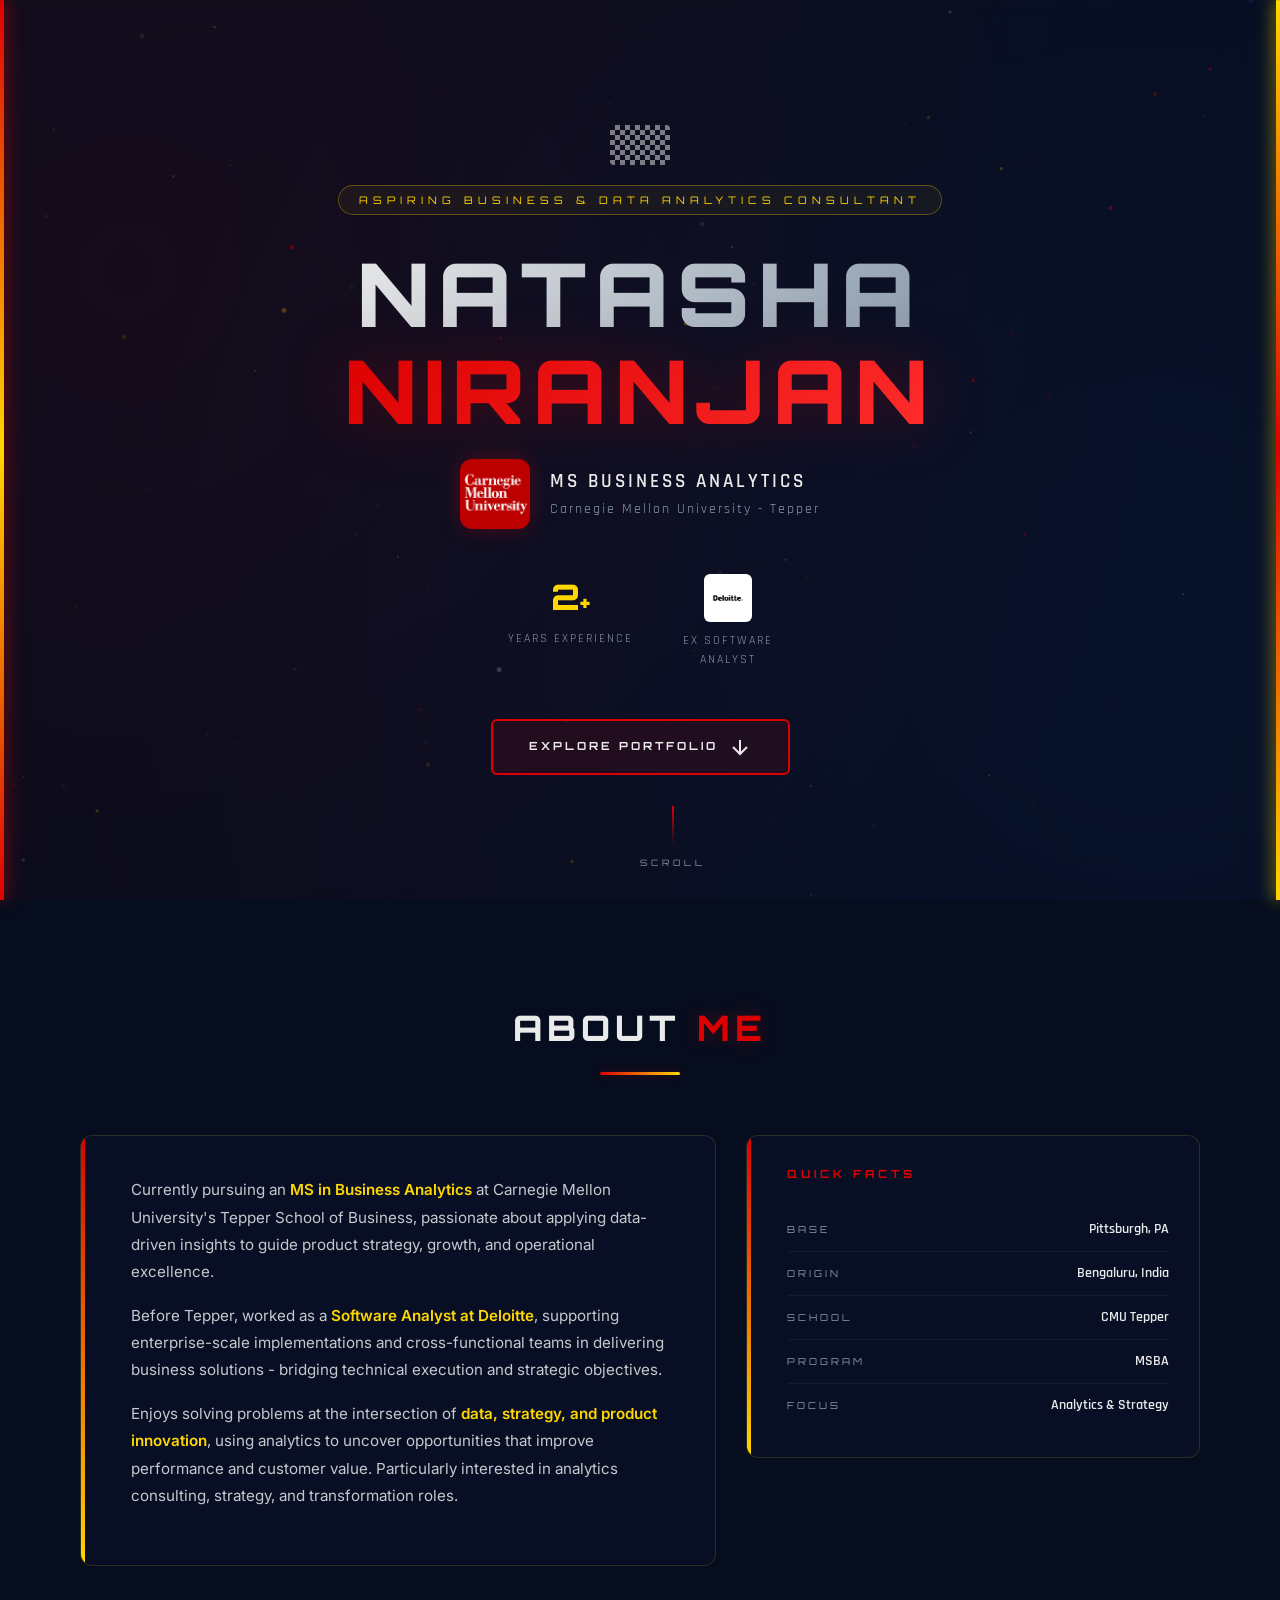
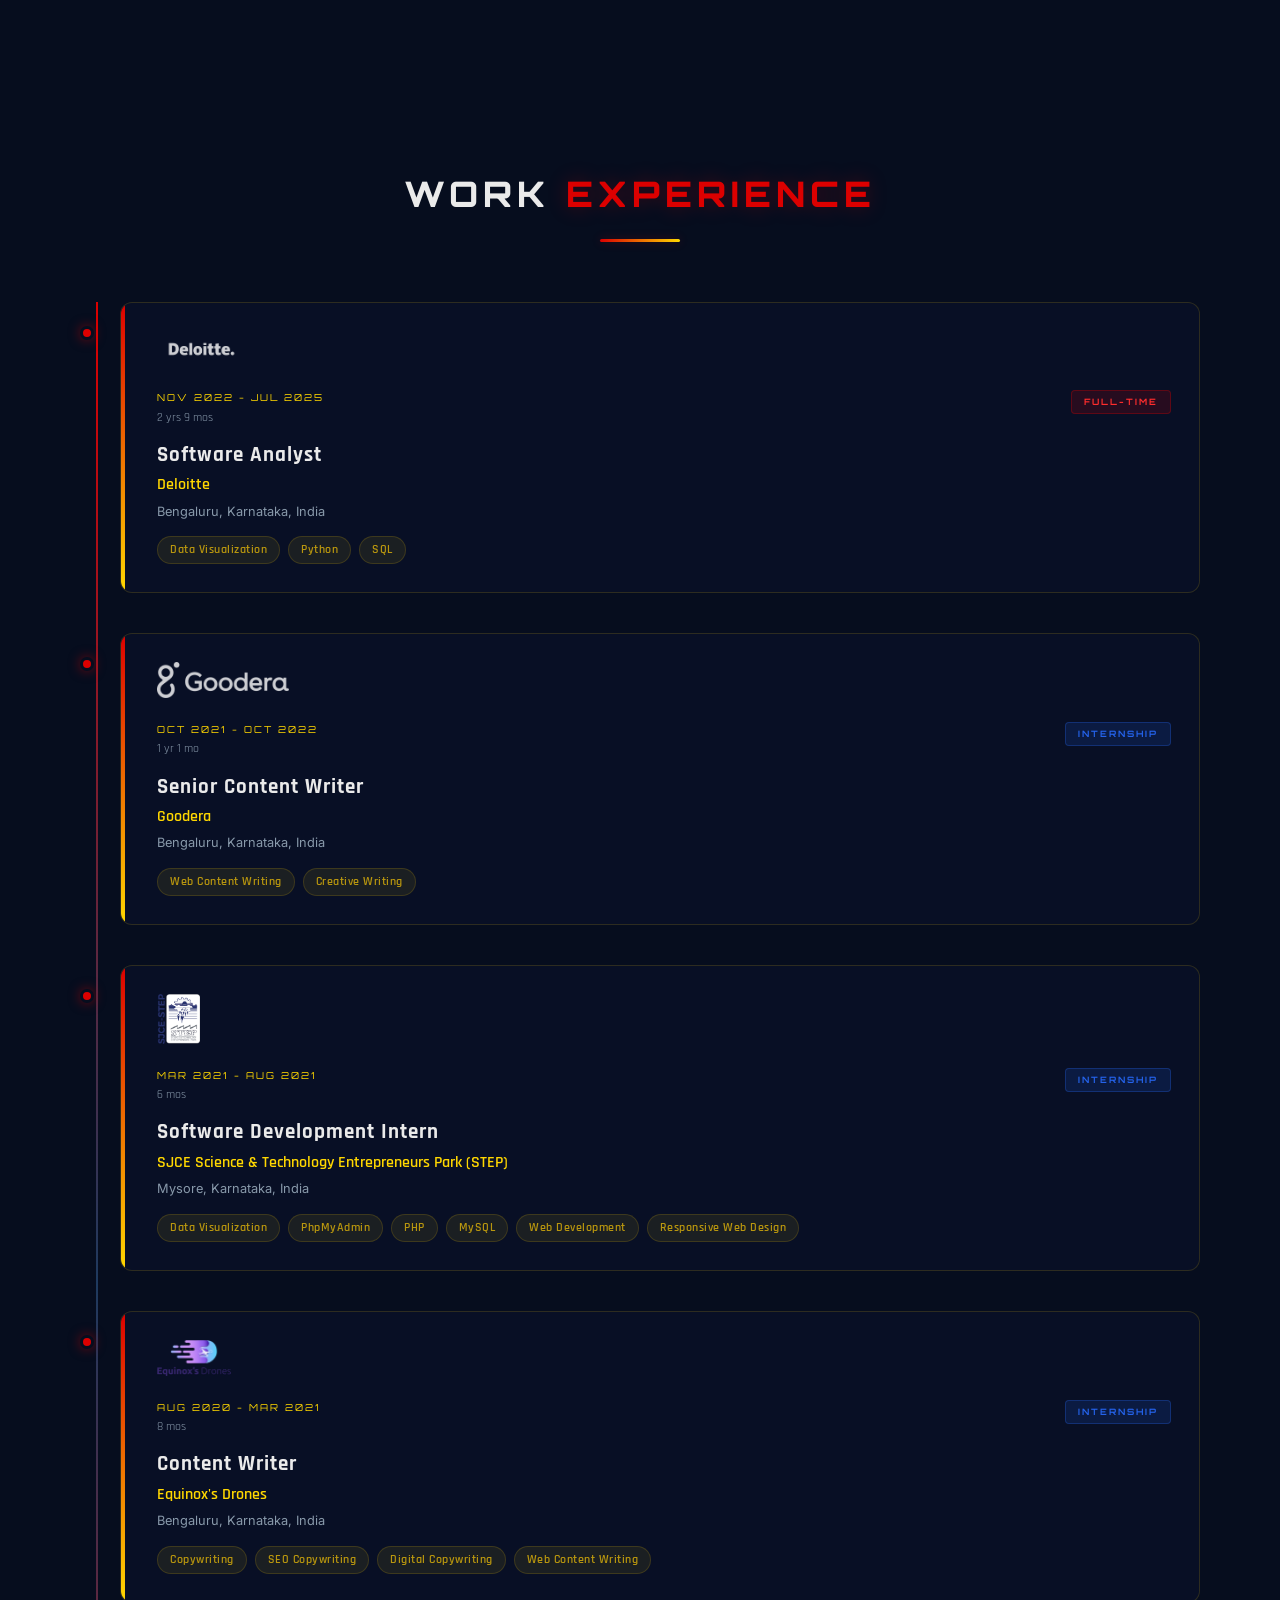
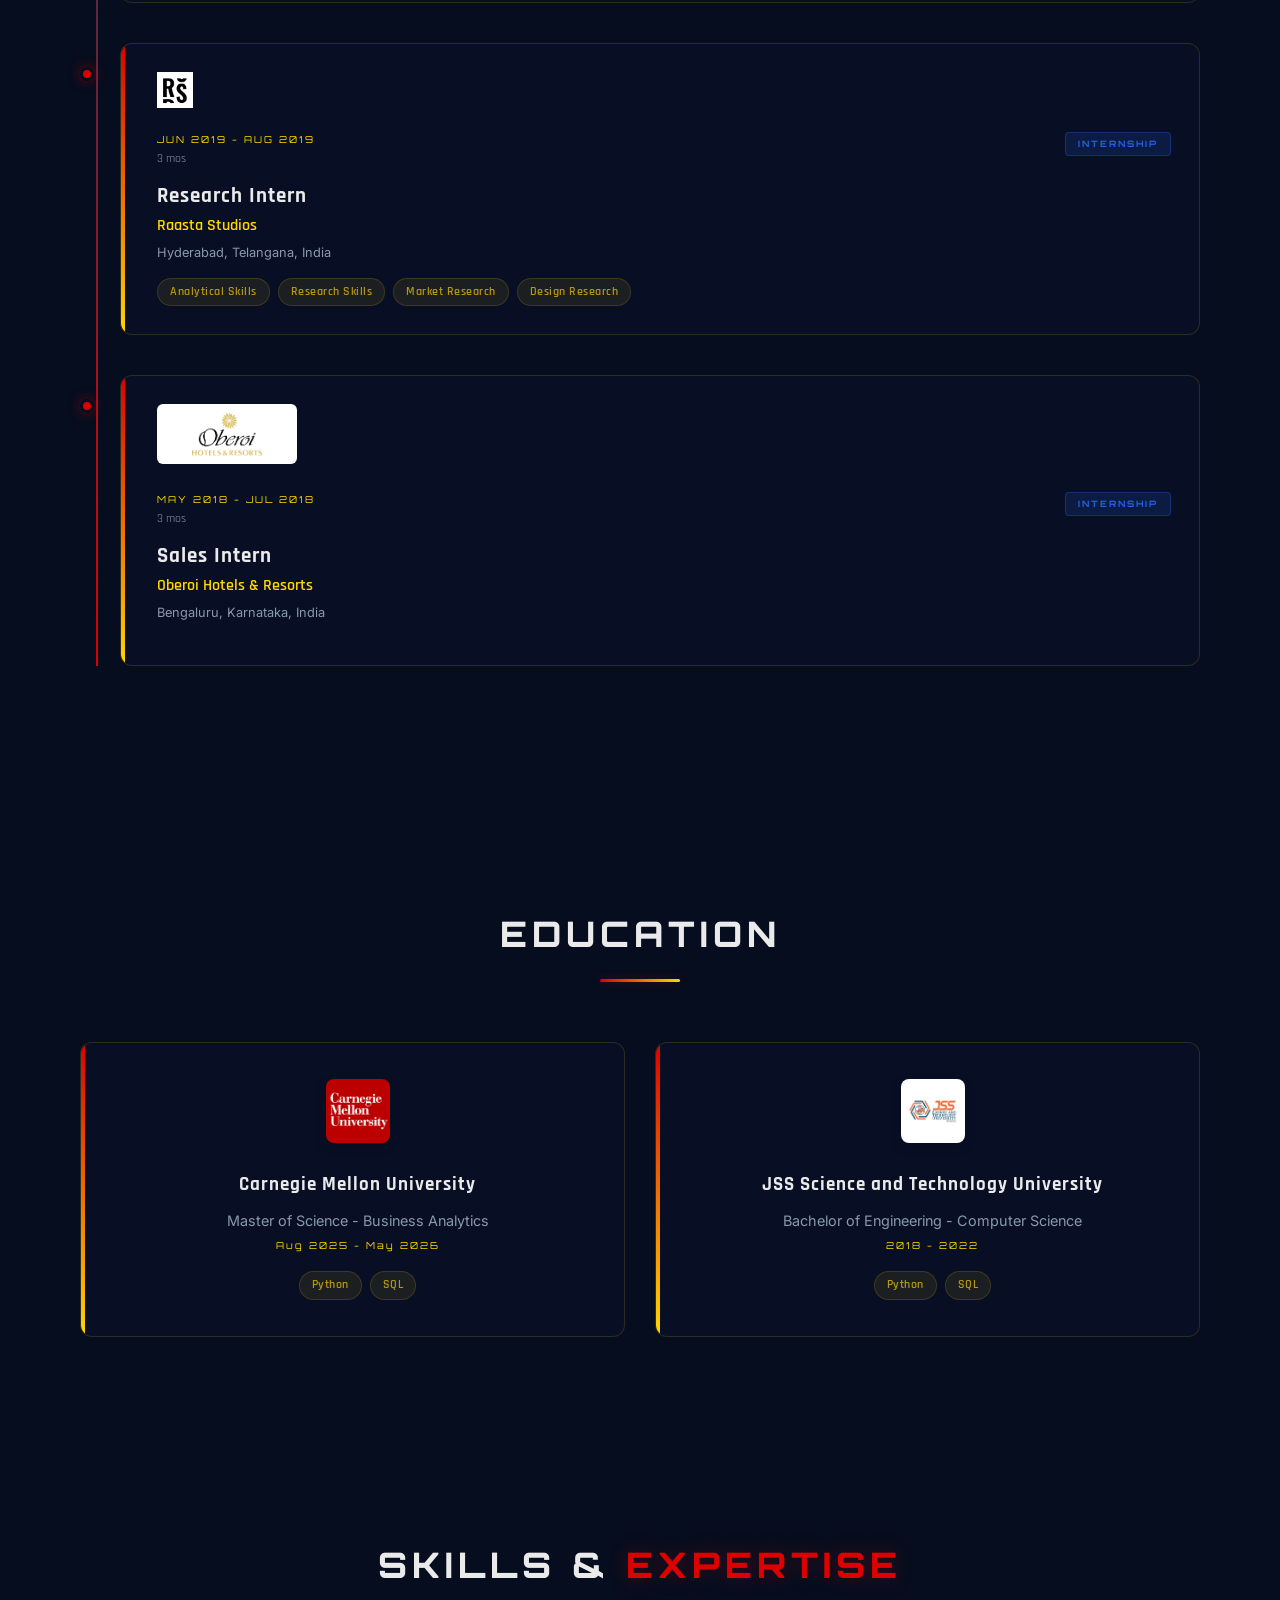
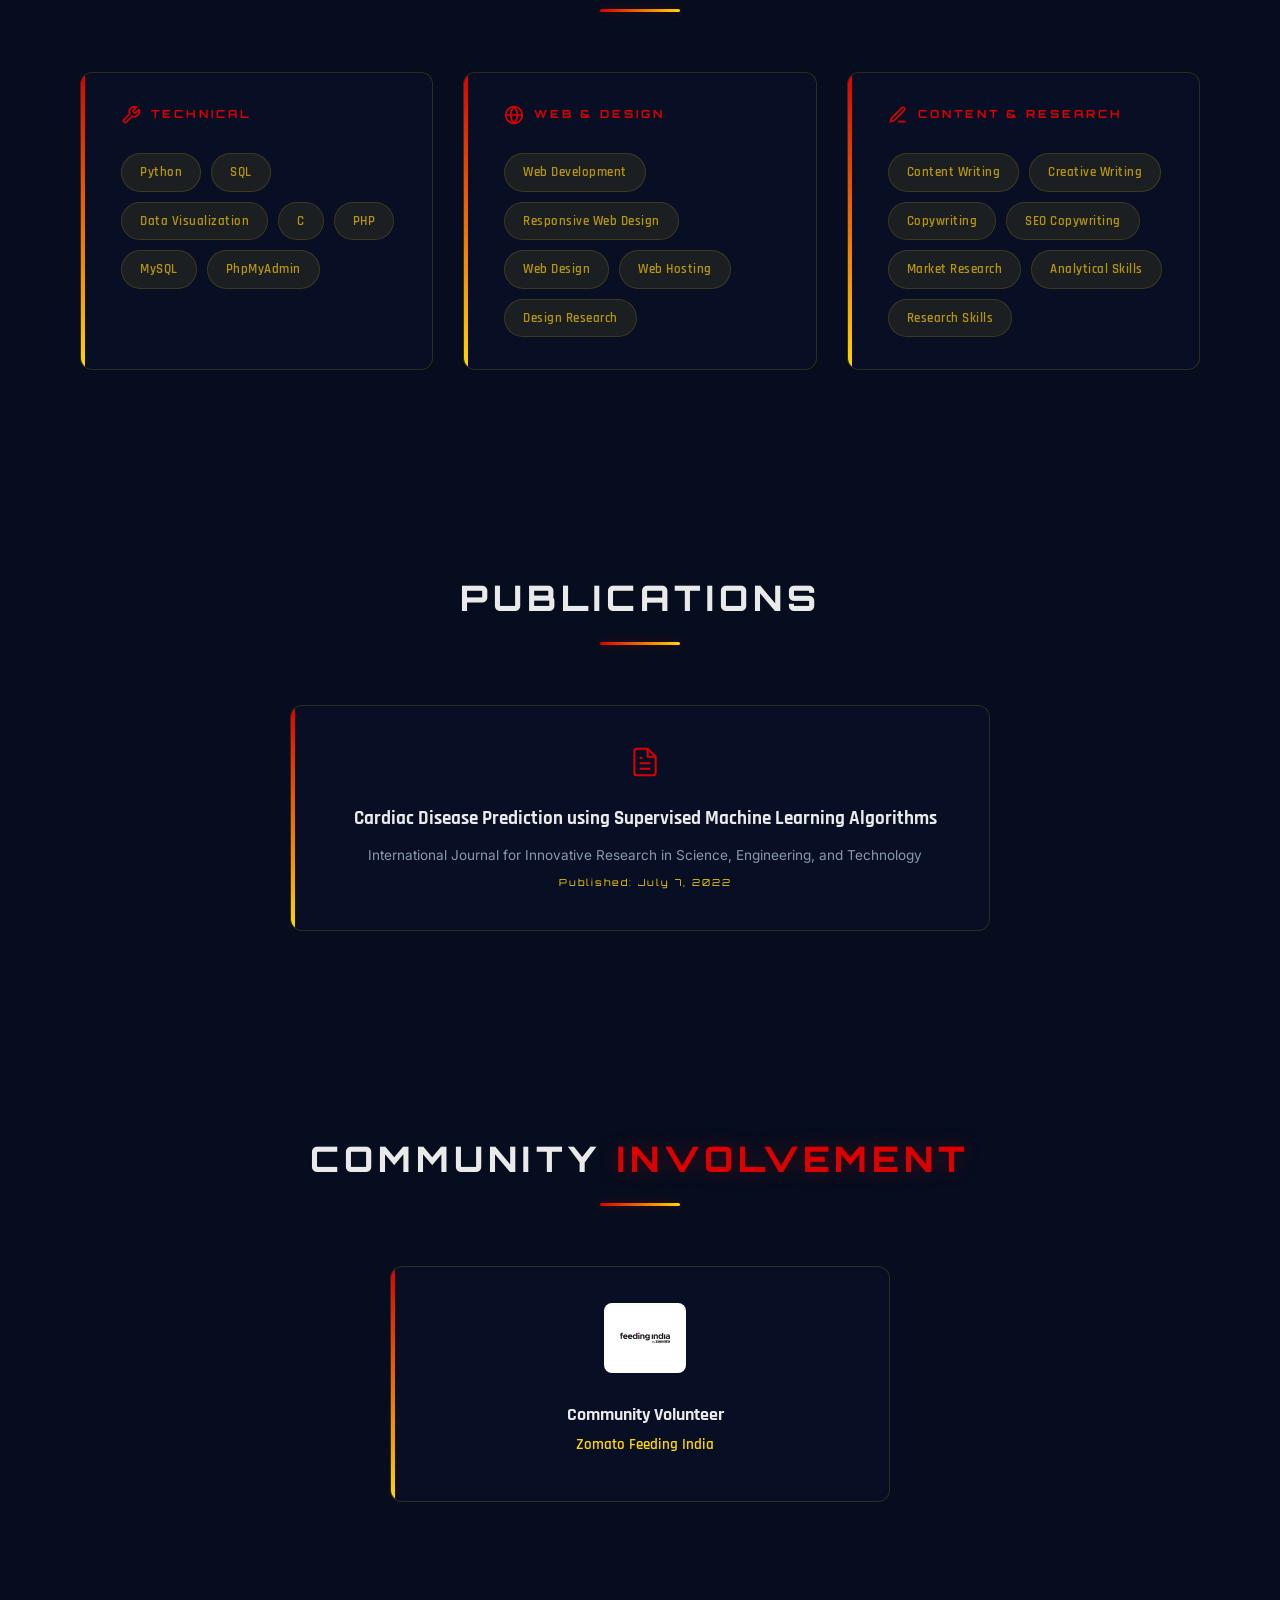
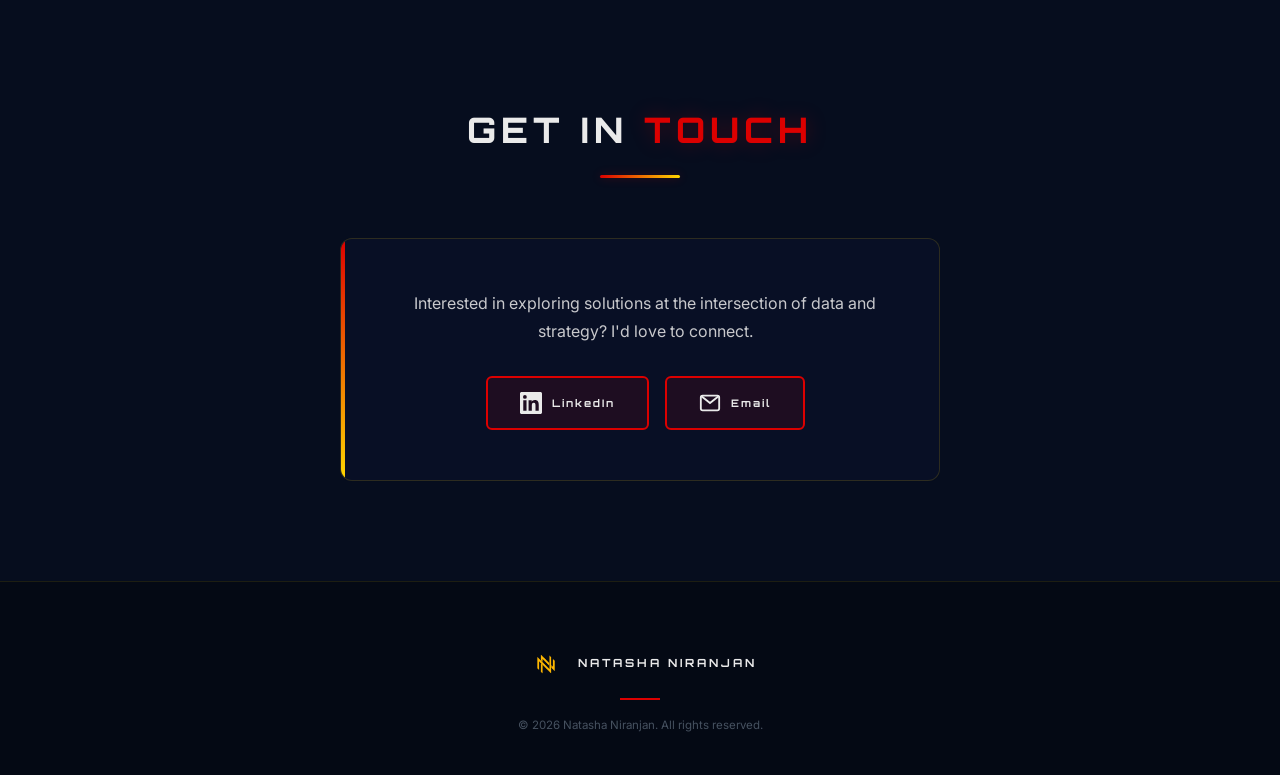
==== commit 0c49fabb: "Add files via upload" ====
--- a/portfolio.html
+++ b/portfolio.html
@@ -29,7 +29,7 @@
     <nav id="navbar">
         <div class="nav-inner">
             <a href="#hero" class="nav-logo">
-                <img src="nn-logo-n-logo_745848-215.jpg copy.jpg" alt="NN" class="nav-logo-img">
+                <img src="logo_gold.png" alt="NN" class="nav-logo-img">
                 <span class="logo-name">NATASHA NIRANJAN</span>
             </a>
             <ul class="nav-links">
@@ -508,7 +508,7 @@
     <footer>
         <div class="footer-inner">
             <div class="footer-logo">
-                <img src="nn-logo-n-logo_745848-215.jpg copy.jpg" alt="NN" class="footer-logo-img">
+                <img src="logo_gold.png" alt="NN" class="footer-logo-img">
                 <span class="logo-name">NATASHA NIRANJAN</span>
             </div>
 
--- a/styles.css
+++ b/styles.css
@@ -236,8 +236,8 @@
 
 .nav-logo-img,
 .footer-logo-img {
-    width: 32px;
-    height: 32px;
+    width: 44px;
+    height: 44px;
     border-radius: 6px;
     object-fit: cover;
 }
@@ -1522,8 +1522,8 @@
 
     .nav-logo-img,
     .footer-logo-img {
-        width: 28px;
-        height: 28px;
+        width: 36px;
+        height: 36px;
     }
 
     .logo-name {
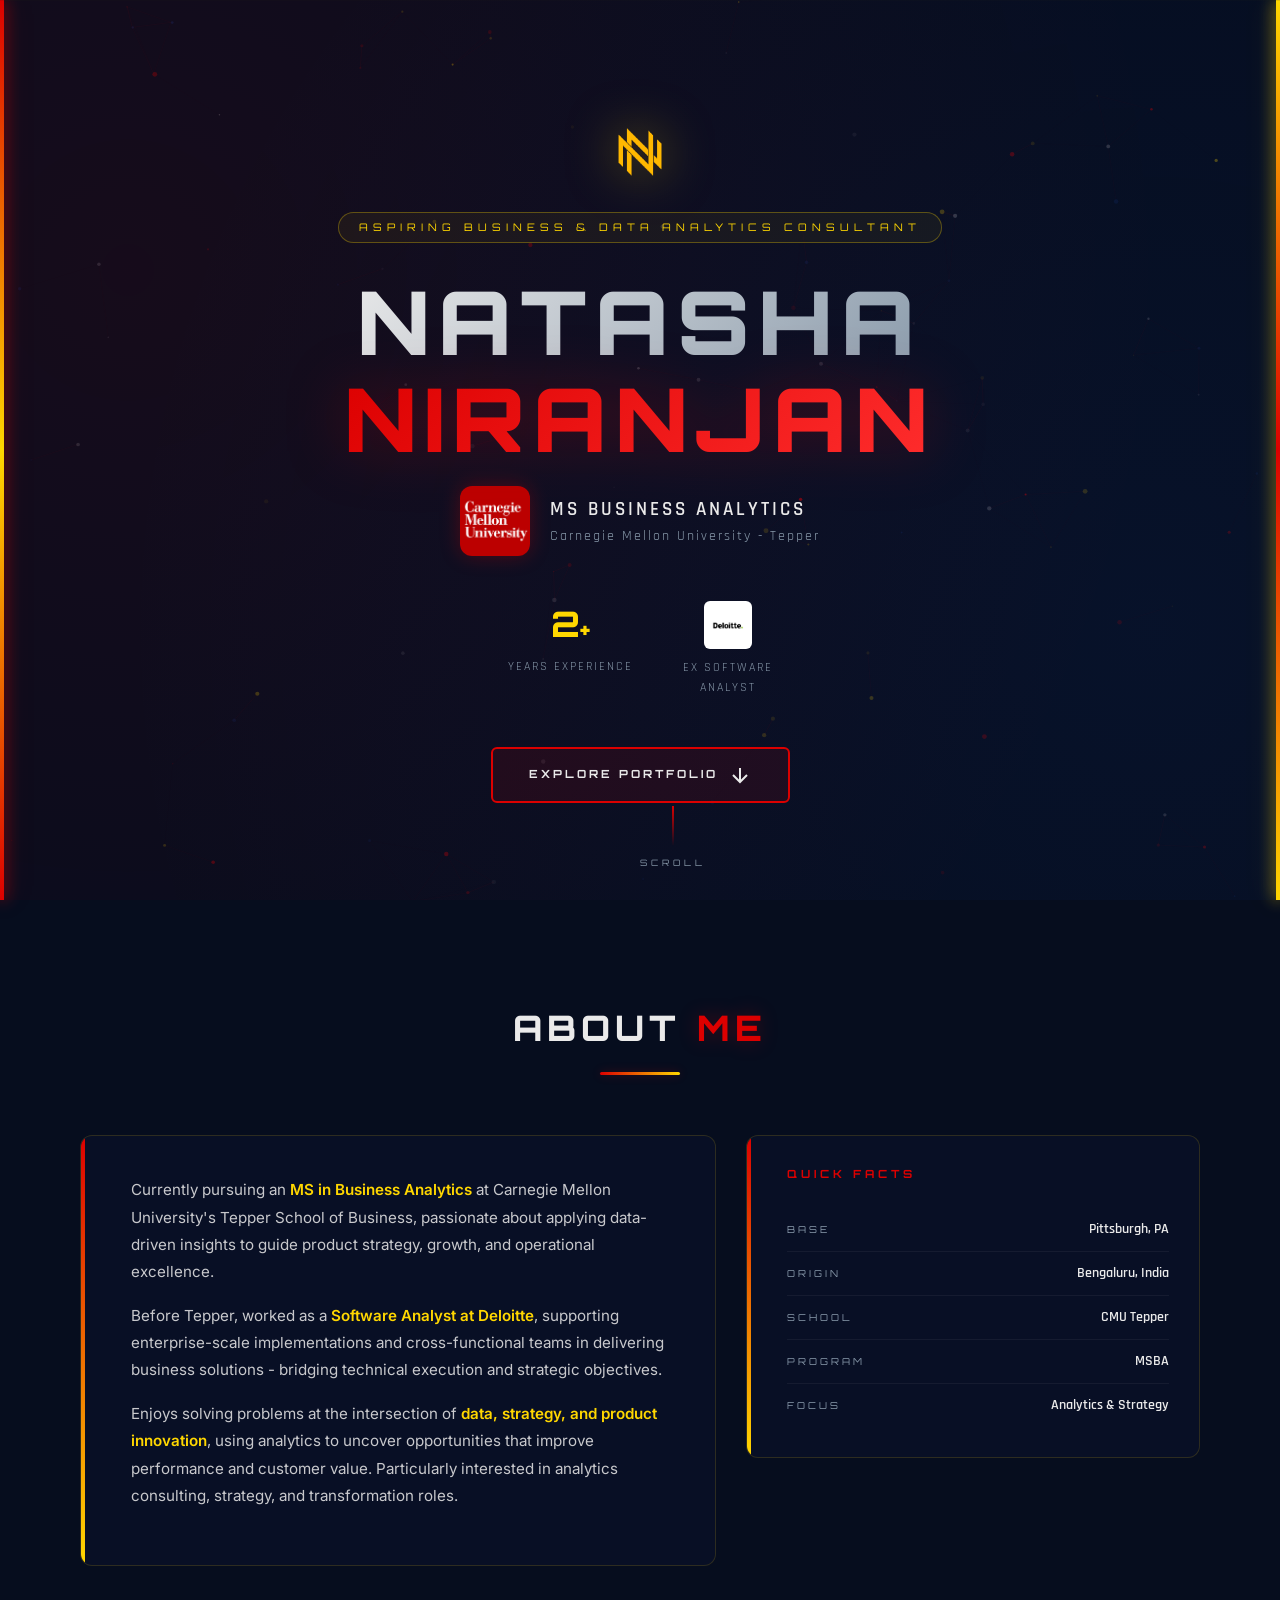
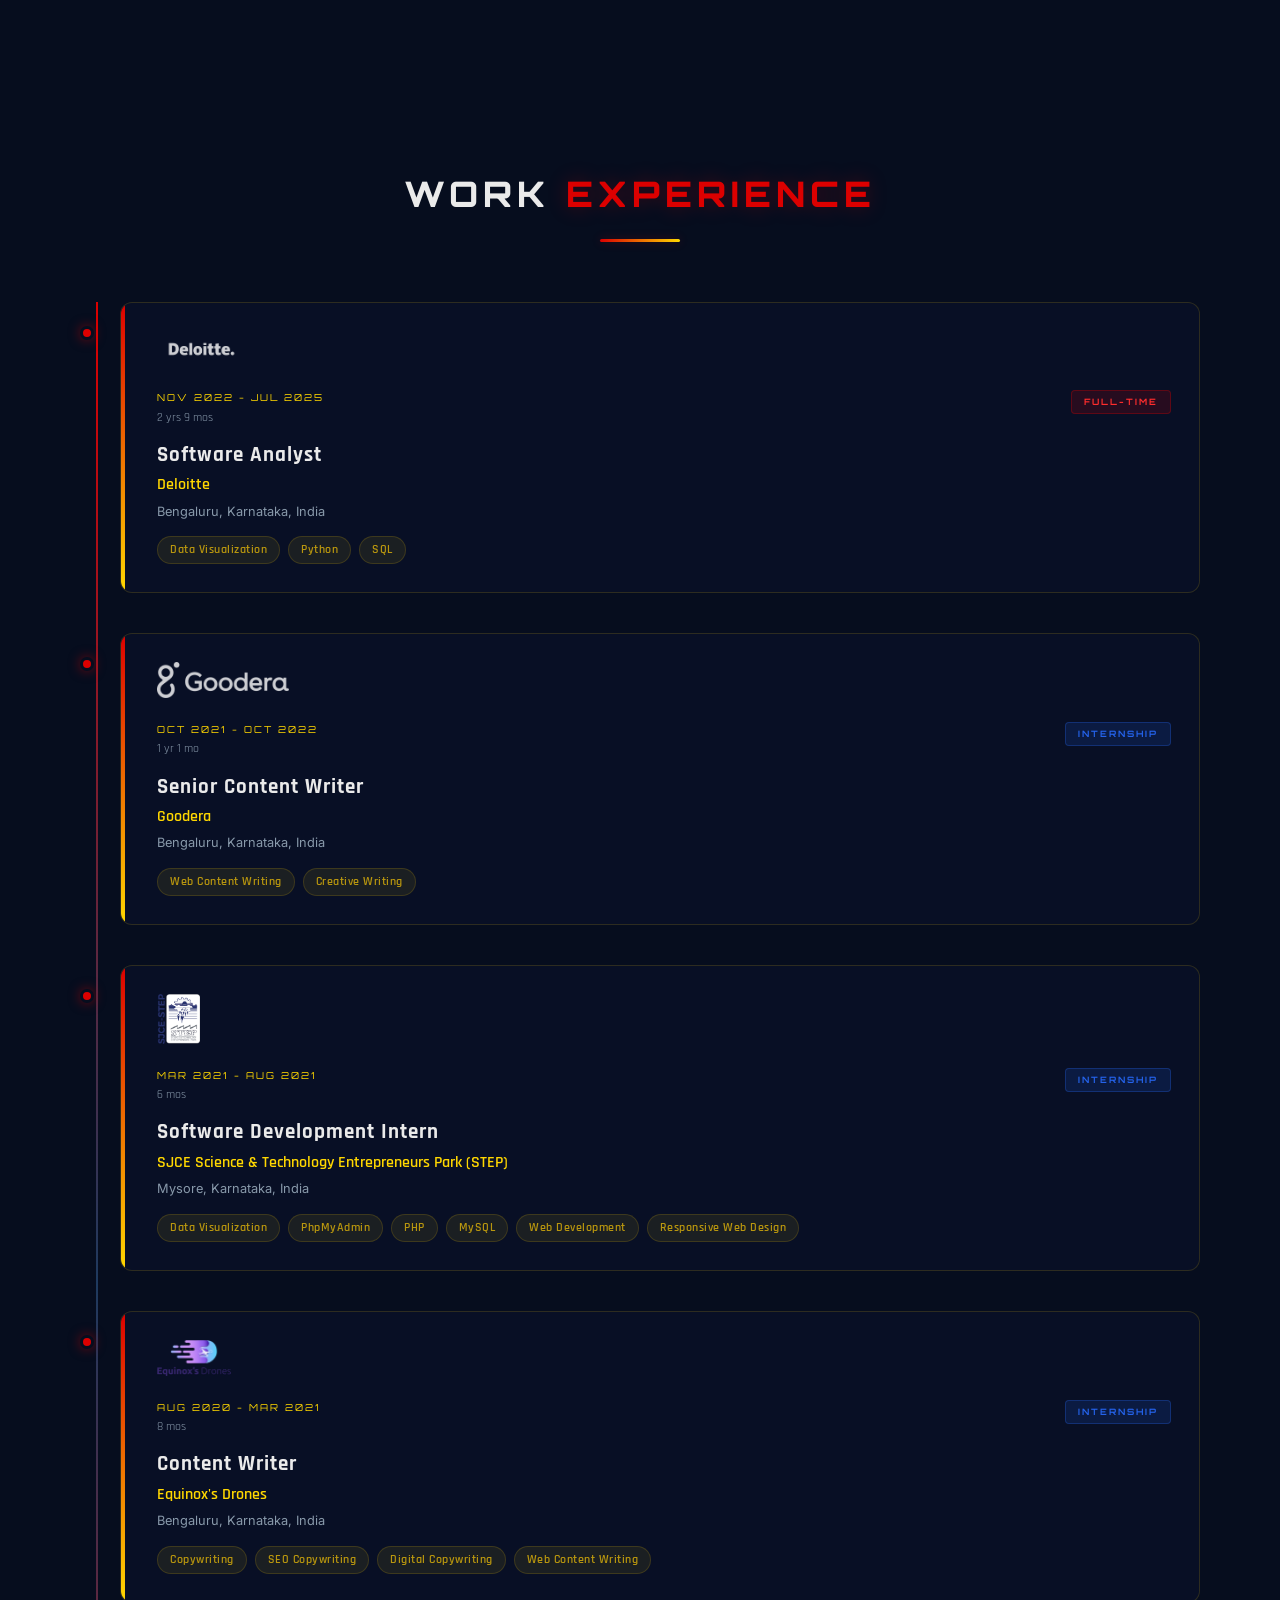
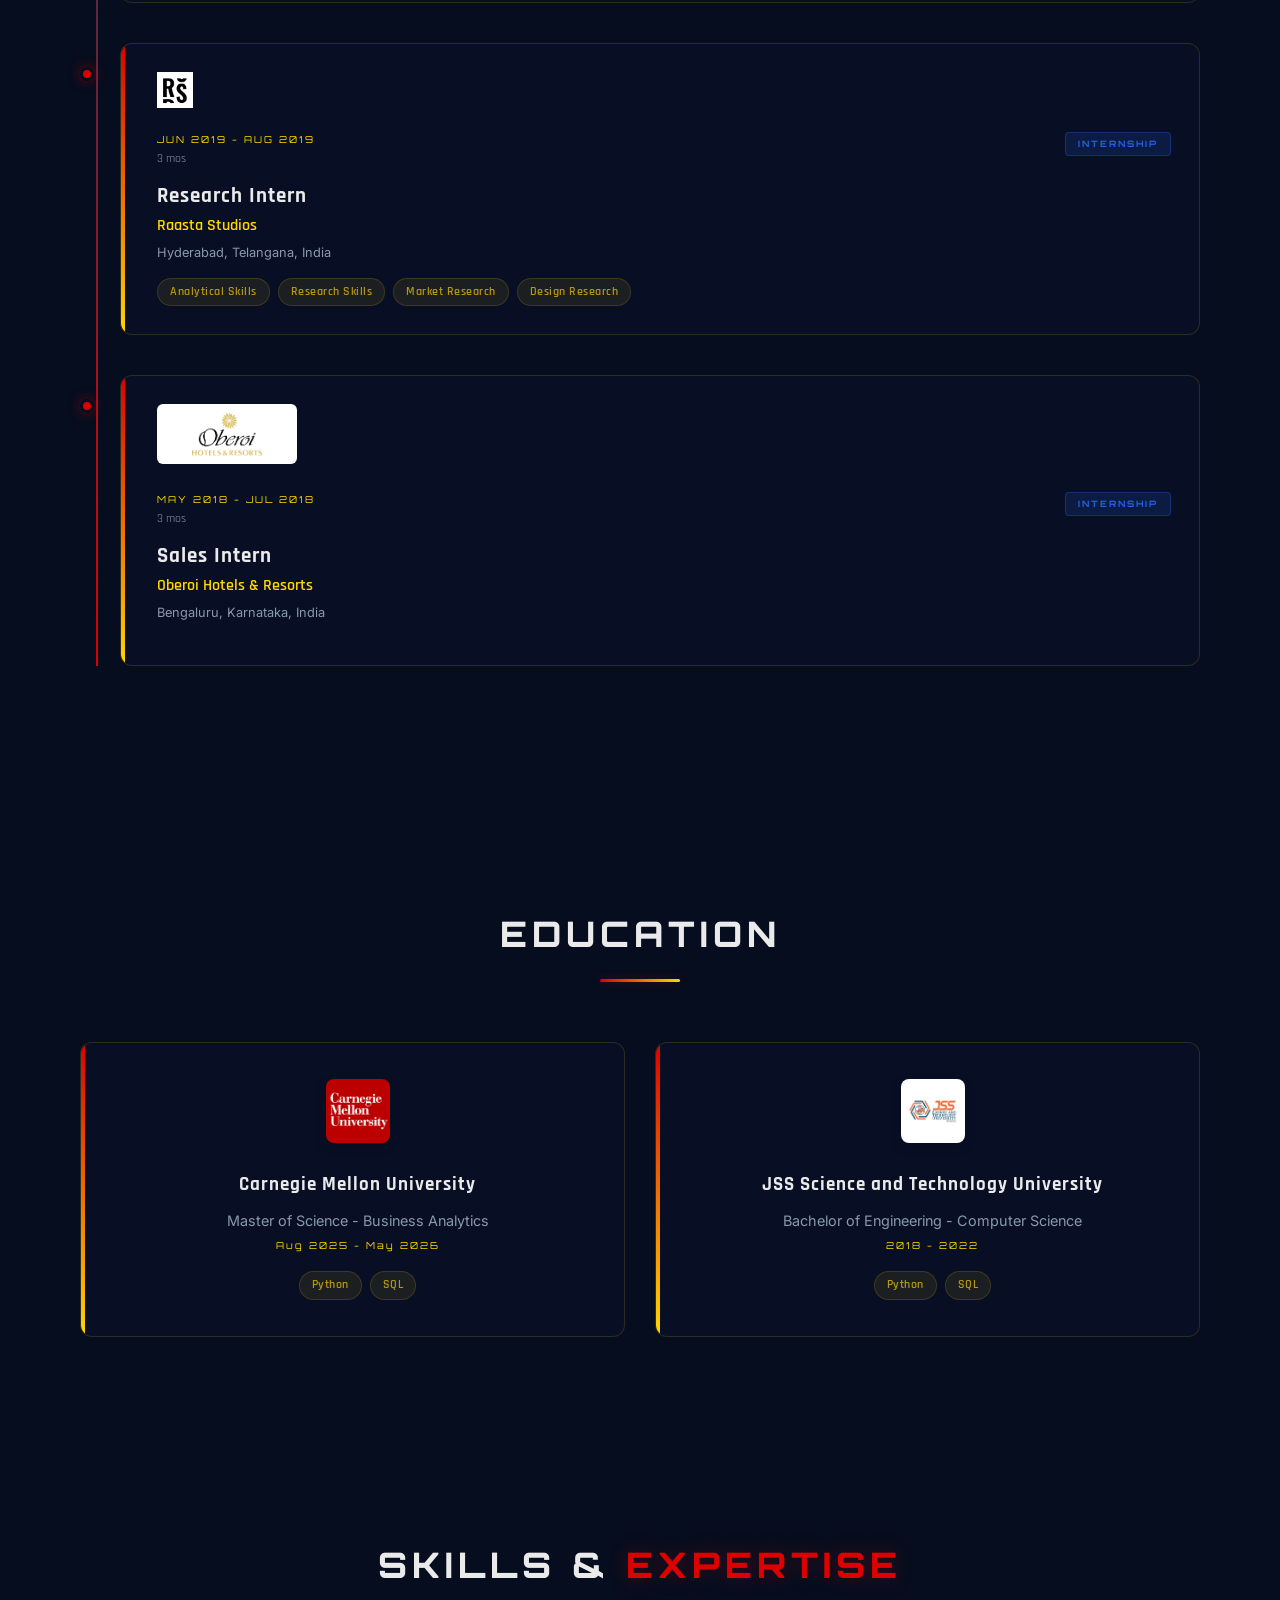
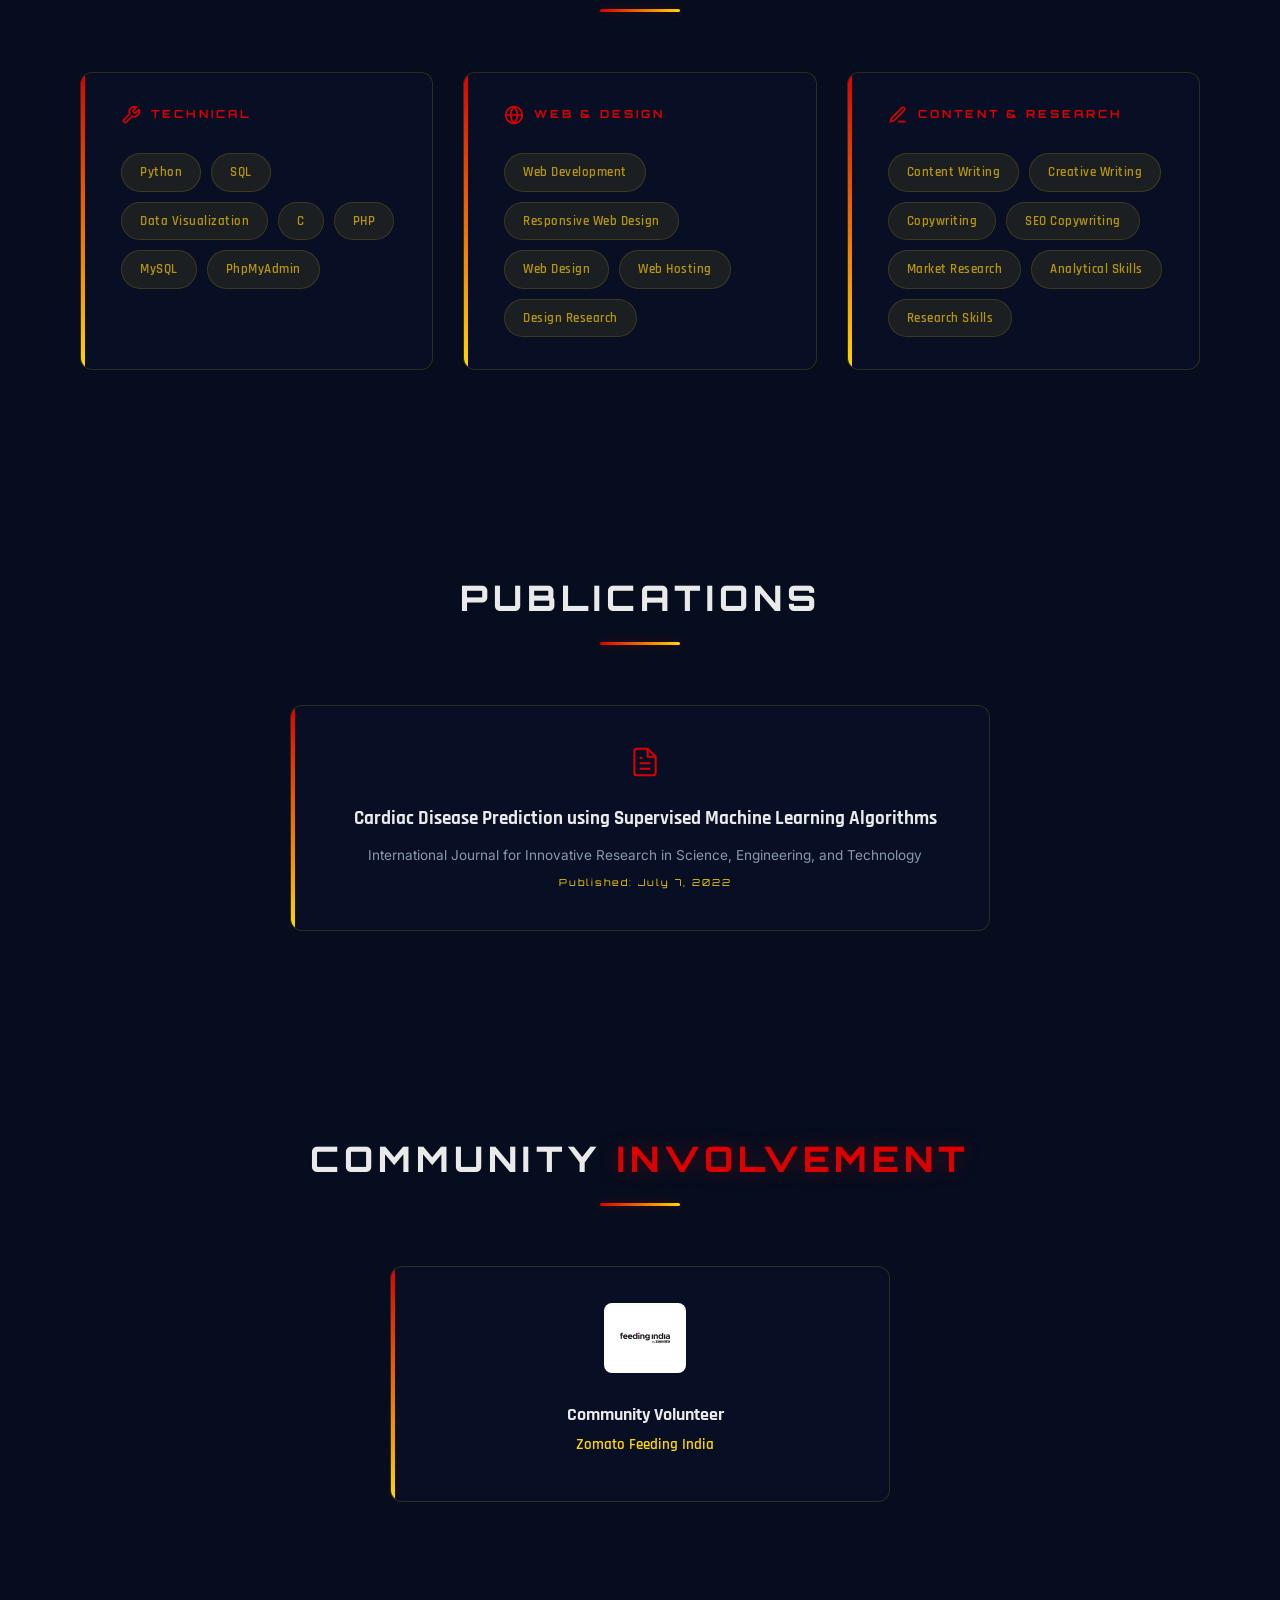
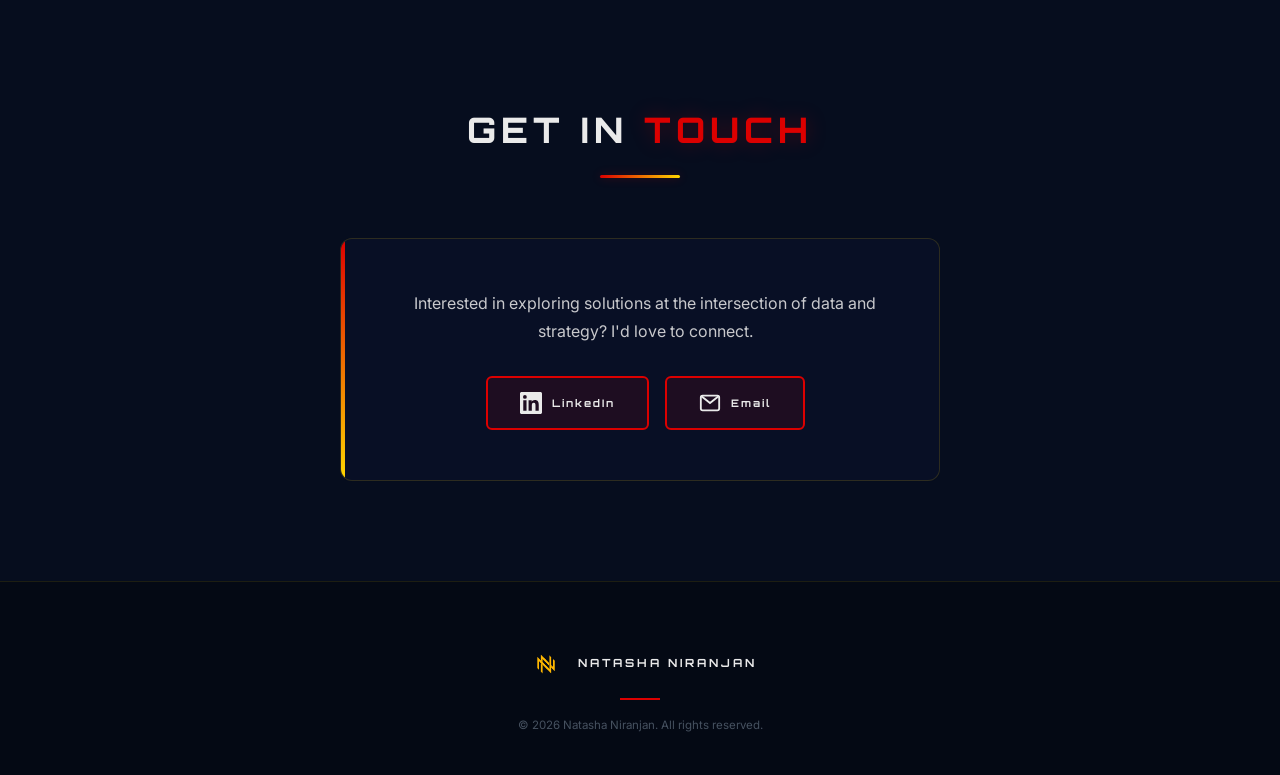
==== commit 2e811b69: "Add files via upload" ====
--- a/portfolio.html
+++ b/portfolio.html
@@ -76,8 +76,9 @@
     <!-- Hero Section -->
     <section id="hero">
         <div class="hero-content">
-            <div class="hero-flag">
-                <div class="checkered-flag"></div>
+            <div class="hero-flag" style="margin-bottom: 5px; display: flex; justify-content: center;">
+                <img src="logo_gold.png" alt="Logo"
+                    style="width: 110px; height: 110px; border-radius: 12px; filter: drop-shadow(0 0 25px rgba(255, 215, 0, 0.5));">
             </div>
             <div class="hero-team-badge">ASPIRING BUSINESS & DATA ANALYTICS CONSULTANT</div>
             <h1 class="hero-name">
